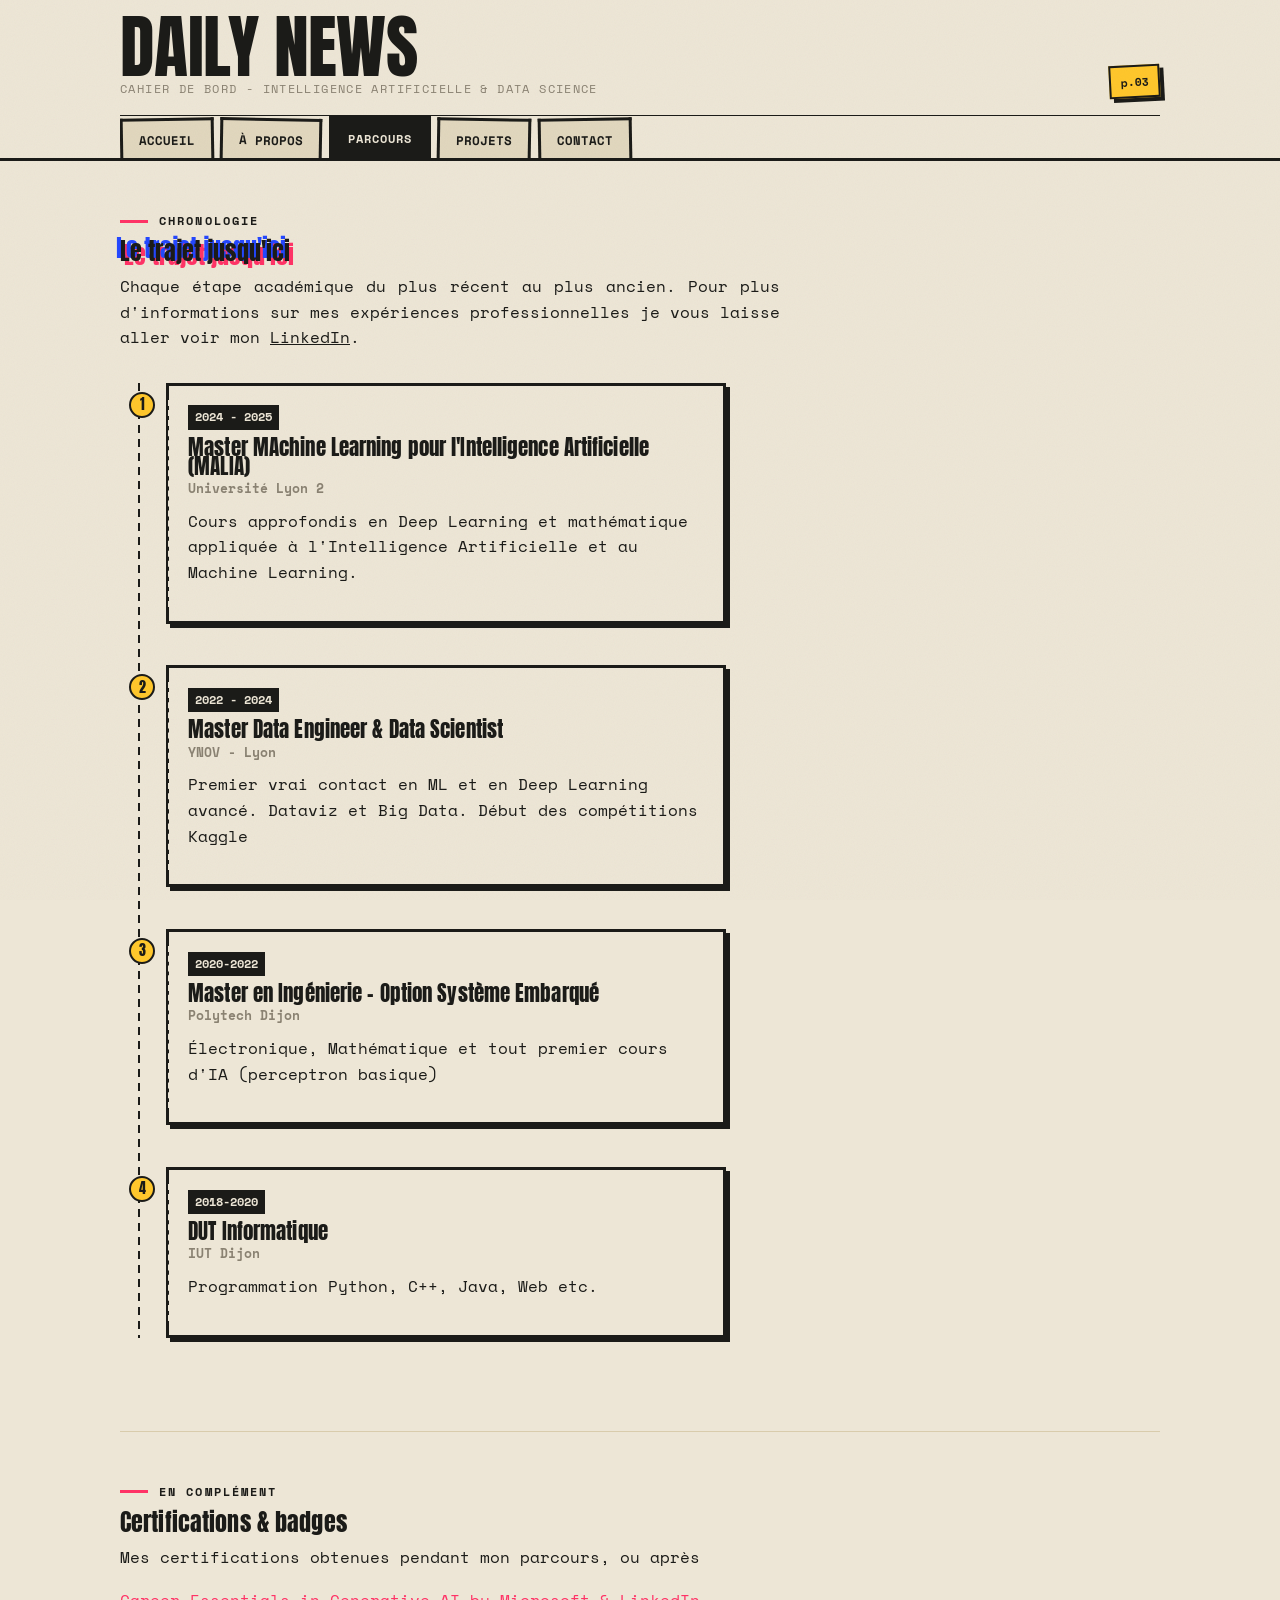
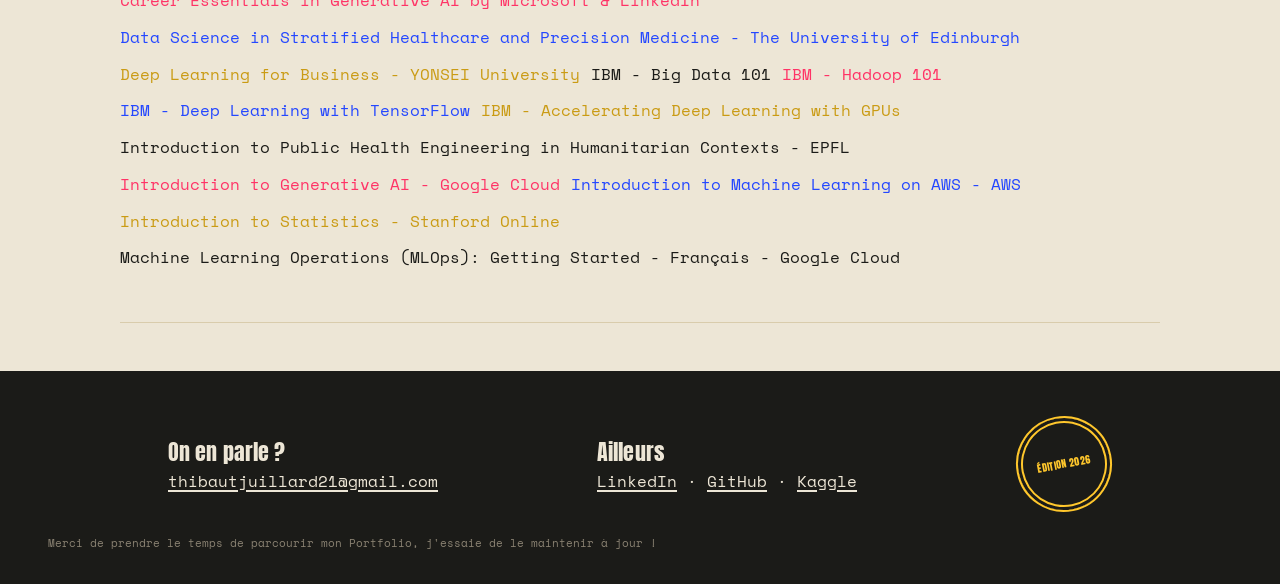
==== parcours.html @ 8119d74a "init projet" ====
<!doctype html>
<html lang="fr">
<head>
<meta charset="utf-8">
<meta name="viewport" content="width=device-width, initial-scale=1">
<title>Parcours</title>
<meta name="description" content="Formation et certifications de Camille Duportail.">
<link rel="stylesheet" href="css/style.css">
</head>
<body>

<header class="masthead">
  <div class="masthead__top">
    <div>
      <h1 class="masthead__title"><a href="index.html">DAILY NEWS</a></h1>
      <p class="masthead__sub">cahier de bord - intelligence artificielle &amp; data science</p>
    </div>
    <span class="masthead__issue">p.03</span>
  </div>
  <nav class="nav" aria-label="Navigation principale">
    <a href="index.html">Accueil</a>
    <a href="a-propos.html">À propos</a>
    <a href="parcours.html" aria-current="page">Parcours</a>
    <a href="projets.html">Projets</a>
    <a href="mailto:thibautjuillard21@gmail.com">Contact</a>
  </nav>
</header>

<main>
  <section class="wrap section">
    <p class="section__label">Chronologie</p>
    <h2 class="misprint" data-text="Le trajet jusqu'ici">Le trajet jusqu'ici</h2>
    <p class="prose">Chaque étape académique du plus récent au plus ancien. Pour plus d'informations sur mes expériences professionnelles je vous laisse aller voir mon <a href="#LinkedIn">LinkedIn</a>.</p>

    <div class="timeline">

      <article class="ticket">
        <span class="date">2024 - 2025</span>
        <h3>Master MAchine Learning pour l'Intelligence Artificielle (MALIA)</h3>
        <span class="place">Université Lyon 2</span>
        <p>Cours approfondis en Deep Learning et mathématique appliquée à l'Intelligence Artificielle et au Machine Learning.</p>
      </article>

      <article class="ticket">
        <span class="date">2022 - 2024</span>
        <h3>Master Data Engineer & Data Scientist</h3>
        <span class="place">YNOV - Lyon</span>
        <p>Premier vrai contact en ML et en Deep Learning avancé. Dataviz et Big Data. Début des compétitions Kaggle</p>
      </article>

      <article class="ticket">
        <span class="date">2020-2022</span>
        <h3>Master en Ingénierie - Option Système Embarqué</h3>
        <span class="place">Polytech Dijon</span>
        <p>Électronique, Mathématique et tout premier cours d'IA (perceptron basique)</p>
      </article>

      <article class="ticket">
        <span class="date">2018-2020</span>
        <h3>DUT Informatique</h3>
        <span class="place">IUT Dijon</span>
        <p>Programmation Python, C++, Java, Web etc.</p>
      </article>

    </div>
  </section>

  <section class="wrap section">
    <p class="section__label">En complément</p>
    <h2>Certifications &amp; badges</h2>
    <p class="prose">Mes certifications obtenues pendant mon parcours, ou après</p>
    <div class="cert-row">
      <span class="stamp--pink"><a href="ressources/certification/Career%20Essentials%20in%20Generatve%20AI%20Microsoft%20et%20LinkedIn.jpg">Career Essentials in Generative AI by Microsoft & LinkedIn</a></span>
      <span class="stamp--blue"><a href="ressources/certification/Data%20Science%20in%20Stratified%20Healthcare%20and%20Precision%20Medicine.pdf">Data Science in Stratified Healthcare and Precision Medicine - The University of Edinburgh</a></span>
      <span class="stamp--yellow"><a href="ressources/certification/Deep%20Learning%20For%20Business.pdf">Deep Learning for Business - YONSEI University</a></span>
      <span><a href="ressources/certification/IBM%20BD0101EN%20Certificate%20_%20Cognitive%20Class.pdf">IBM - Big Data 101</a></span>
      <span class="stamp--pink"><a href="ressources/certification/IBM%20BD0111EN%20Certificate%20_%20Cognitive%20Class.pdf">IBM - Hadoop 101</a></span>
      <span class="stamp--blue"><a href="ressources/certification/IBM%20ML0120EN%20Certificate%20_%20Cognitive%20Class.pdf">IBM - Deep Learning with TensorFlow</a></span>
      <span class="stamp--yellow"><a href="ressources/certification/IBM%20ML0122ENv3%20Certificate%20_%20Cognitive%20Class.pdf">IBM - Accelerating Deep Learning with GPUs</a></span>
      <span><a href="ressources/certification/Intro%20to%20Public%20Health%20Engineering%20in%20Humanitarian%20Contexts.pdf">Introduction to Public Health Engineering in
Humanitarian Contexts - EPFL</a></span>
      <span class="stamp--pink"><a href="ressources/certification/Introduction%20to%20Generative%20AI.pdf">Introduction to Generative AI - Google Cloud</a></span>
      <span class="stamp--blue"><a href="ressources/certification/Introduction%20to%20ML%20on%20AWS.pdf">Introduction to Machine Learning on AWS - AWS</a></span>
      <span class="stamp--yellow"><a href="ressources/certification/Introduction%20to%20Statistics%20Stanford.pdf">Introduction to Statistics - Stanford Online</a></span>
      <span><a href="ressources/certification/MLOps%20Google.pdf">Machine Learning Operations (MLOps): Getting
Started - Français - Google Cloud</a></span>
    </div>
  </section>
</main>

<footer class="site-footer">
  <div class="wrap">
    <div>
      <h3>On en parle ?</h3>
      <p><a href="mailto:thibautjuillard21@gmail.com">thibautjuillard21@gmail.com</a></p>
    </div>
    <div>
      <h3>Ailleurs</h3>
      <p>
        <a href="https://www.linkedin.com/in/thibaut-juillard-b50321193/" target="_blank" rel="noopener">LinkedIn</a> ·
        <a href="https://github.com/Thibaut3" target="_blank" rel="noopener">GitHub</a> ·
        <a href="https://www.kaggle.com/thibautjuill" target="_blank" rel="noopener">Kaggle</a>
      </p>
    </div>
    <div class="site-stamp" role="img" aria-label="Édition 2026, imprimé numériquement"><span data-year>Édition</span></div>
  </div>
  <small>Merci de prendre le temps de parcourir mon Portfolio, j'essaie de le maintenir à jour !</small>
</footer>

<script src="js/main.js"></script>
</body>
</html>
---- css/style.css ----
@import url('https://fonts.googleapis.com/css2?family=Anton&family=Space+Mono:ital,wght@0,400;0,700;1,400&display=swap');

:root{
  --paper: #EDE6D6;
  --paper-dark: #E1D7BE;
  --paper-deep: #D9CCAC;
  --ink: #1B1B18;
  --pink: #FF3366;
  --blue: #2447FF;
  --dark-yellow: #ca9b14;
  --yellow: #FFC72C;
  --grey: #8A8272;
  --line: #1B1B18;
  --max: 760px;
  --gutter: clamp(1.25rem, 4vw, 3rem);
  --font-display: 'Anton', 'Arial Narrow', sans-serif;
  --font-mono: 'Space Mono', 'Courier New', monospace;

  /* ombres franches façon risographie mal calée */
  --shadow-sm: 4px 4px 0 var(--ink);
  --shadow-md: 7px 7px 0 var(--ink);
  --shadow-lg: 11px 11px 0 var(--ink);
  --shadow-pink: 7px 7px 0 var(--pink);
  --shadow-blue: 7px 7px 0 var(--blue);
  --border-w: 3px;
}

*, *::before, *::after{ box-sizing: border-box; }

html{
  scroll-behavior: smooth;
}

body{
  margin:0;
  background: var(--paper);
  color: var(--ink);
  font-family: var(--font-mono);
  font-size: 16px;
  line-height: 1.6;
  position:relative;
  -webkit-font-smoothing: antialiased;
}

/* grain / texture overlay so the paper never feels like a flat digital bg */
body::before{
  content:"";
  position: fixed;
  inset:0;
  pointer-events:none;
  z-index: 500;
  opacity:.05;
  mix-blend-mode: multiply;
  background-image: url("data:image/svg+xml;utf8,<svg xmlns='http://www.w3.org/2000/svg' width='120' height='120'><filter id='n'><feTurbulence type='fractalNoise' baseFrequency='0.9' numOctaves='2' stitchTiles='stitch'/></filter><rect width='100%25' height='100%25' filter='url(%23n)'/></svg>");
}

a{ color: inherit; }
img{ max-width:100%; display:block; }

::selection{ background: var(--ink); color: var(--yellow); }

:focus-visible{
  outline: 3px solid var(--blue);
  outline-offset: 2px;
}

.wrap{
  max-width: 1040px;
  margin: 0 auto;
  padding: 0 var(--gutter);
}

.prose{
  max-width: 66ch;
  text-align: justify;
}

h1,h2,h3{
  font-family: var(--font-display);
  font-weight: 400;
  line-height: .92;
  margin: 0 0 .5em;
  letter-spacing: .005em;
}

p{ margin: 0 0 1.1em; }

/* -----------------------------------------------------------
   Lettrine éditoriale — pour ouvrir un bloc de texte comme
   dans une revue papier
   ----------------------------------------------------------- */
.dropcap::first-letter{
  font-family: var(--font-display);
  font-size: 3.6em;
  line-height: .78;
  float: left;
  padding: .04em .09em 0 0;
  margin-top: .03em;
  color: var(--pink);
  -webkit-text-stroke: 1.5px var(--ink);
}

/* -----------------------------------------------------------
   Effet "mauvais calage" façon risographie sur les titres
   ----------------------------------------------------------- */
.misprint{
  position: relative;
  display: inline-block;
  color: var(--ink);
}
.misprint::before,
.misprint::after{
  content: attr(data-text);
  position: absolute;
  left:0; top:0;
  width:100%;
  z-index:-1;
}
.misprint::before{
  color: var(--pink);
  transform: translate(4px, 4px);
}
.misprint::after{
  color: var(--blue);
  transform: translate(-4px, -3px);
}

/* mot surligné façon tampon acide, à l'intérieur d'un titre */
.hl{
  background: var(--yellow);
  padding: 0 .12em;
  box-shadow: 3px 3px 0 var(--ink);
  white-space: nowrap;
}

/* -----------------------------------------------------------
   Bord déchiré (haut/bas), en pur CSS
   ----------------------------------------------------------- */
.torn-bottom{ position: relative; }
.torn-bottom::after{
  content:"";
  position:absolute; left:0; right:0; bottom:-11px; height:12px;
  background:
    linear-gradient(135deg, var(--paper) 25%, transparent 25%) 0 0/14px 14px repeat-x,
    linear-gradient(225deg, var(--paper) 25%, transparent 25%) 0 0/14px 14px repeat-x;
}
.torn-bottom.on-dark::after{
  background:
    linear-gradient(135deg, var(--ink) 25%, transparent 25%) 0 0/14px 14px repeat-x,
    linear-gradient(225deg, var(--ink) 25%, transparent 25%) 0 0/14px 14px repeat-x;
}

.torn-top{ position: relative; }
.torn-top::before{
  content:"";
  position:absolute; left:0; right:0; top:-11px; height:12px;
  background:
    linear-gradient(45deg, var(--paper) 25%, transparent 25%) 0 100%/14px 14px repeat-x,
    linear-gradient(-45deg, var(--paper) 25%, transparent 25%) 0 100%/14px 14px repeat-x;
}

/* halftone dots, utilisé en fond de section décorative (jamais sous du texte dense) */
.halftone{
  background-image: radial-gradient(rgba(27,27,24,.16) 1.4px, transparent 1.6px);
  background-size: 20px 20px;
  background-position: 0 0;
}

/* =========================================================
   MASTHEAD + NAVIGATION
   ========================================================= */
.masthead{
  border-bottom: var(--border-w) solid var(--ink);
  background: var(--paper);
  padding: 1.1rem var(--gutter) 0;
  top: 0;
  z-index: 50;
}
.masthead__top{
  display:flex;
  align-items: flex-end;
  justify-content: space-between;
  gap: 1rem;
  flex-wrap: wrap;
  max-width: 1040px;
  margin: 0 auto;
  padding-bottom: 1rem;
  border-bottom: 1px solid var(--ink);
}
.masthead__title{
  font-family: var(--font-display);
  font-size: clamp(2.4rem, 8vw, 4.4rem);
  line-height: .82;
  margin:0;
  letter-spacing: -.01em;
}
.masthead__title a{ text-decoration:none; }
.masthead__sub{
  font-size: .72rem;
  text-transform: uppercase;
  letter-spacing: .12em;
  color: var(--grey);
  margin: .3rem 0 0;
}
.masthead__issue{
  font-size: .7rem;
  border: 2px solid var(--ink);
  padding: .35rem .6rem;
  transform: rotate(-3deg);
  white-space: nowrap;
  background: var(--yellow);
  box-shadow: var(--shadow-sm);
  font-weight: 700;
}

.nav{
  max-width: 1040px;
  margin: 0 auto;
  display:flex;
  gap: .4rem;
  overflow-x:auto;
  padding: 0 0 0;
  scrollbar-width: none;
}
.nav::-webkit-scrollbar{ display:none; }
.nav a{
  display:block;
  padding: .65rem 1rem .55rem;
  font-size: .78rem;
  text-transform: uppercase;
  letter-spacing: .08em;
  font-weight: 700;
  text-decoration:none;
  border: var(--border-w) solid var(--ink);
  border-bottom:none;
  background: var(--paper-dark);
  transform: translateY(2px) rotate(-1deg);
  white-space: nowrap;
  flex-shrink:0;
  transition: transform .1s ease, background .1s ease;
}
.nav a:nth-child(even){ transform: translateY(2px) rotate(1deg); }
.nav a:hover{ background: var(--yellow); transform: translateY(-1px) rotate(0deg); }
.nav a[aria-current="page"]{
  background: var(--ink);
  color: var(--paper);
  transform: translateY(0) rotate(0);
}

/* =========================================================
   BOUTONS / LIENS TAMPONS
   ========================================================= */
.stamp{
  display:inline-flex;
  align-items:center;
  gap:.4em;
  font-family: var(--font-mono);
  font-size: .72rem;
  font-weight: 700;
  text-transform: uppercase;
  letter-spacing: .08em;
  padding: .5em .8em;
  border: 2px dashed var(--ink);
  border-radius: 999px;
  background: transparent;
  text-decoration:none;
  transform: rotate(-2deg);
  transition: transform .12s ease, background .12s ease, box-shadow .12s ease;
}
.stamp--pink{ border-color: var(--pink); color: var(--pink); }
.stamp--blue{ border-color: var(--blue); color: var(--blue); }
.stamp--yellow{ border-color: var(--dark-yellow); color: var(--dark-yellow); }
.stamp--solid{
  border-style: solid;
  border-width: 2px;
  background: var(--ink);
  color: var(--paper);
  border-radius: 6px;
  box-shadow: var(--shadow-sm);
}
.stamp--solid:hover{ background: var(--pink); transform: translate(-2px,-2px) rotate(-1deg); box-shadow: 6px 6px 0 var(--ink); }
.stamp:nth-child(3n+2){ transform: rotate(2deg); }
.stamp:nth-child(3n){ transform: rotate(-1deg); }

.btn{
  display:inline-block;
  font-family: var(--font-mono);
  font-weight:700;
  font-size: .85rem;
  text-transform: uppercase;
  letter-spacing: .06em;
  text-decoration:none;
  padding: .8em 1.3em;
  background: var(--ink);
  color: var(--paper);
  border: 2px solid var(--ink);
  box-shadow: var(--shadow-pink);
  transition: transform .1s steps(3), box-shadow .1s steps(3), background .1s ease;
}
.btn:hover{
  transform: translate(-3px,-3px);
  box-shadow: 10px 10px 0 var(--pink);
  background: var(--pink);
}
.btn:active{ transform: translate(4px,4px); box-shadow: 3px 3px 0 var(--pink); }
.btn--outline{
  background: transparent;
  color: var(--ink);
  box-shadow: var(--shadow-blue);
}
.btn--outline:hover{ background: var(--blue); color: var(--paper); box-shadow: 10px 10px 0 var(--blue); }

.taglist{ display:flex; flex-wrap:wrap; gap:.5rem; margin: 0 0 1.2rem; padding:0; list-style:none; }

/* =========================================================
   SECTIONS génériques
   ========================================================= */
.section{ padding: 3.2rem 0; border-bottom: 1px solid var(--paper-deep); }
.section--tight{ padding: 2rem 0; }
.section__label{
  font-size: .72rem;
  font-weight: 700;
  text-transform: uppercase;
  letter-spacing: .18em;
  color: var(--ink);
  margin: 0 0 .6rem;
  display: flex;
  align-items: center;
  gap: .7rem;
}
.section__label::before{
  content:"";
  width: 28px; height: 3px;
  background: var(--pink);
  display: inline-block;
}

footer.site-footer{
  border-top: var(--border-w) solid var(--ink);
  background: var(--ink);
  color: var(--paper);
  padding: 2.6rem var(--gutter) 2rem;
  margin-top: 3rem;
  position: relative;
}
.site-footer .wrap{ display:flex; flex-wrap:wrap; justify-content:space-between; gap: 1.5rem; align-items: flex-end; }
.site-footer h3{ font-size:1.4rem; margin-bottom:.4rem; }
.site-footer a{ text-decoration: underline; text-decoration-thickness: 2px; text-underline-offset: 3px; }
.site-footer a:hover{ color: var(--yellow); }
.site-footer small{ color: var(--grey); display:block; margin-top:1.4rem; font-size:.7rem; max-width: 640px; }

/* tampon rond de validation en pied de page, esprit "bon à tirer" */
.site-stamp{
  width: 96px; height: 96px;
  flex-shrink: 0;
  border-radius: 50%;
  border: 2px solid var(--yellow);
  color: var(--yellow);
  display: grid;
  place-items: center;
  text-align: center;
  font-family: var(--font-display);
  text-transform: uppercase;
  font-size: .62rem;
  line-height: 1.15;
  letter-spacing: .04em;
  transform: rotate(-11deg);
  box-shadow: inset 0 0 0 3px var(--ink), inset 0 0 0 5px var(--yellow);
  user-select: none;
}
.site-stamp span{ padding: 0 8px; }

/* =========================================================
   HOME — hero + sommaire
   ========================================================= */
.hero{
  padding: 3.6rem 0 2.8rem;
  display:grid;
  grid-template-columns: 1.4fr .9fr;
  gap: 2.5rem;
  align-items:end;
  position: relative;
}
.hero h1{ font-size: clamp(3rem, 9vw, 6.4rem); letter-spacing: -.015em; }
.hero .tagline{ font-size:1.05rem; max-width: 46ch; text-align: justify;}
.hero__stamps{ display:flex; flex-direction:column; gap:.7rem; align-items:flex-start; }
.availability{
  border: 2px solid var(--ink);
  background: var(--yellow);
  padding: .8rem 1rem;
  transform: rotate(-2deg);
  font-size:.78rem;
  font-weight: 700;
  max-width: 240px;
  box-shadow: var(--shadow-sm);
}

.toc{
  list-style:none; margin:0; padding:0;
  border-top: 2px solid var(--ink);
  counter-reset: toc;
}
.toc li{
  border-bottom: 2px solid var(--ink);
  display:flex;
  justify-content:space-between;
  align-items:baseline;
  padding: .9rem 0;
  gap: 1rem;
  counter-increment: toc;
  position: relative;
  padding-left: 2.6rem;
}
.toc li::before{
  content: "0" counter(toc);
  position: absolute;
  left: 0;
  font-family: var(--font-display);
  font-size: 1.3rem;
  color: var(--pink);
}
.toc a{ text-decoration:none; font-size:1.05rem; font-weight: 700; }
.toc a:hover{ color: var(--pink); }
.toc .page-num{ font-size:.8rem; color:var(--grey); white-space:nowrap; font-weight:700; }
.toc .dots{ flex:1; border-bottom: 1px dotted var(--grey); margin: 0 .6rem 4px; }

.featured-grid{
  display:grid;
  grid-template-columns: repeat(auto-fit, minmax(220px,1fr));
  gap: 1.8rem;
  margin-top: 1.5rem;
  counter-reset: card;
}

/* =========================================================
   CARTES PROJET (découpes de presse)
   ========================================================= */
.clip-card{
  background: var(--paper);
  border: var(--border-w) solid var(--ink);
  padding: 1.1rem 1.1rem 1.3rem;
  text-decoration:none;
  color: var(--ink);
  display:block;
  position:relative;
  transform: rotate(var(--r, -1deg));
  box-shadow: var(--shadow-md);
  transition: transform .15s ease, box-shadow .15s ease, background .15s ease, color .15s ease;
  counter-increment: card;
  overflow: hidden;
}
.clip-card:nth-child(2n){ --r: 1.2deg; }
.clip-card:nth-child(3n){ --r: -0.6deg; }
.clip-card::before{
  content: counter(card, decimal-leading-zero);
  position: absolute;
  top: -0.28em;
  right: .3rem;
  font-family: var(--font-display);
  font-size: 4.4rem;
  line-height: 1;
  color: transparent;
  -webkit-text-stroke: 1.5px var(--ink);
  opacity: .35;
  pointer-events: none;
  transition: -webkit-text-stroke-color .15s ease, opacity .15s ease;
}
.clip-card:hover{
  transform: rotate(0deg) translateY(-4px);
  box-shadow: 12px 12px 0 var(--pink);
  background: var(--ink);
  color: var(--paper);
}
.clip-card:hover::before{ -webkit-text-stroke-color: var(--yellow); opacity: .5; }
.clip-card:hover p{ color: var(--paper-dark); }

.clip-card__thumb{
  height: 120px;
  margin-bottom: .8rem;
  border: 2px solid var(--ink);
  display:flex; align-items:center; justify-content:center;
  font-family: var(--font-display);
  font-size: 2.4rem;
  color: var(--paper);
  position: relative;
  z-index: 1;
}
.clip-card h3{ font-size:1.4rem; margin-bottom:.35rem; position: relative; z-index: 1; }
.clip-card p{ font-size:.85rem; margin-bottom:.7rem; position: relative; z-index: 1; transition: color .15s ease; }
.clip-card .taglist{ margin-bottom:0; position: relative; z-index: 1; }
.clip-card .stamp{ font-size:.62rem; padding:.35em .6em; }
.clip-card:hover .stamp{ border-color: var(--yellow); color: var(--yellow); }

/* =========================================================
   À PROPOS — interview + polaroid + tampons compétences
   ========================================================= */
.about-grid{
  display:grid;
  grid-template-columns: .8fr 1.2fr;
  gap: 2.5rem;
  align-items:start;
}
.polaroid{
  background: #fff;
  border: 1px solid var(--ink);
  padding: .7rem .7rem 2.2rem;
  transform: rotate(-3deg);
  box-shadow: var(--shadow-md);
  position:relative;
}
.polaroid img, .polaroid .photo-placeholder{
  width:100%;
  aspect-ratio: 4/5;
  object-fit:cover;
  background: repeating-linear-gradient(45deg, var(--paper-dark), var(--paper-dark) 8px, var(--paper) 8px, var(--paper) 16px);
  display:flex; align-items:center; justify-content:center;
  font-size:.7rem; text-align:center; padding: 1rem; color: var(--grey);
}
.polaroid figcaption{
  font-family: var(--font-display);
  font-size:1rem;
  text-align:center;
  margin-top: .6rem;
}
.tape{
  position:absolute;
  width: 70px; height: 26px;
  background: rgba(255,199,44,.55);
  border: 1px solid rgba(27,27,24,.2);
  top:-14px; left:calc(50% - 35px);
  transform: rotate(-4deg);
}

.qa{ margin-bottom: 1.8rem; text-align: justify; counter-increment: qa; }
.qa dt{
  font-family: var(--font-display);
  font-size: 1.2rem;
  color: var(--pink);
  margin-bottom: .3rem;
  display: flex;
  align-items: baseline;
  gap: .5rem;
}
.qa dt::before{
  content: "Q" counter(qa) ".";
  font-size: .7rem;
  font-family: var(--font-mono);
  font-weight: 700;
  color: var(--ink);
  background: var(--yellow);
  padding: .15em .4em;
  border: 2px solid var(--ink);
  box-shadow: 2px 2px 0 var(--ink);
}
.qa dd{ margin: 0 0 0; }
.about-grid > div{ counter-reset: qa; }

.stamp-collection{
  display:flex; flex-wrap:wrap; align-items:center;
  gap: 1.7rem 1.4rem;
  margin-top: 1.4rem;
  padding: .6rem 0 1rem;
}
.skill-stamp{
  --tilt: -6deg;
  --shift: 0px;
  width: 104px; height: 104px;
  flex-shrink: 0;
  border-radius: 50%;
  border: 5px double var(--ink);
  display:flex; align-items:center; justify-content:center;
  text-align:center;
  font-size: .64rem;
  font-weight: 700;
  line-height: 1.25;
  text-transform:uppercase;
  letter-spacing:.02em;
  padding: 1rem;
  background: var(--paper);
  color: var(--ink);
  transform: rotate(var(--tilt)) translateY(var(--shift));
  box-shadow: 0 0 0 1px rgba(27,27,24,.05), 3px 4px 0 rgba(27,27,24,.9);
  transition: transform .15s ease, box-shadow .15s ease, background .15s ease, color .15s ease;
}
.skill-stamp:hover{
  transform: rotate(0deg) translateY(-4px) scale(1.05);
  background: var(--ink);
  color: var(--yellow);
  box-shadow: 4px 6px 0 var(--pink);
}
.skill-stamp--lg{ width: 126px; height: 126px; }
.skill-stamp--pink{ border-color: var(--pink); color: var(--pink); }
.skill-stamp--blue{ border-color: var(--blue); color: var(--blue); }
.skill-stamp span{
  max-width: 100%;
  overflow-wrap: break-word;
  hyphens: auto;
}

/* =========================================================
   PARCOURS — billets / tickets sur ligne chronologique
   ========================================================= */
.timeline{
  position:relative;
  padding-left: 0;
  margin-top: 2rem;
  counter-reset: step;
}
.timeline::before{
  content:"";
  position:absolute;
  left: 18px;
  top:0; bottom:0;
  width: 2px;
  background: repeating-linear-gradient(var(--ink) 0 8px, transparent 8px 14px);
}
.ticket{
  position:relative;
  margin: 0 0 2.6rem 46px;
  background: var(--paper);
  border: var(--border-w) solid var(--ink);
  padding: 1.1rem 1.2rem;
  max-width: 560px;
  box-shadow: var(--shadow-sm);
  transition: transform .12s ease, box-shadow .12s ease;
  counter-increment: step;
}
.ticket:hover{ transform: translate(-3px,-3px); box-shadow: 8px 8px 0 var(--blue); }
.ticket::before{
  content: counter(step);
  position:absolute;
  left:-40px; top: 6px;
  width: 26px; height:26px;
  border-radius:50%;
  background: var(--yellow);
  border: 2px solid var(--ink);
  display: flex; align-items: center; justify-content: center;
  font-family: var(--font-display);
  font-size: .85rem;
}
.ticket::after{
  content:"";
  position:absolute;
  top:14px; bottom:14px; left:-1px;
  width: 0;
  border-left: 2px dashed var(--paper);
}
.ticket .date{
  display:inline-block;
  font-size:.72rem;
  font-weight: 700;
  background: var(--ink);
  color: var(--paper);
  padding: .25em .6em;
  margin-bottom:.5rem;
}
.ticket h3{ font-size: 1.3rem; margin-bottom:.15rem; }
.ticket .place{ color: var(--grey); font-size:.82rem; margin-bottom:.6rem; display:block; font-weight: 700; }

.cert-row{ display:flex; flex-wrap:wrap; gap:.7rem; margin-top:1rem; }
.cert-row a{ text-decoration: none; }
.cert-row span > a{ display:inline-block; }

/* =========================================================
   PAGE PROJET
   ========================================================= */
.project-hero{
  padding: 2.8rem 0 2.2rem;
  border-bottom: var(--border-w) solid var(--ink);
  position: relative;
}
.project-hero .kicker{
  font-size:.75rem; font-weight: 700; text-transform:uppercase; letter-spacing:.14em; color: var(--pink);
  margin-bottom:.6rem;
  display: flex; align-items: center; gap: .6rem;
}
.project-hero .kicker::before{ content:""; width: 24px; height: 3px; background: var(--pink); display:inline-block; }
.project-hero h1{ font-size: clamp(2.3rem, 6vw, 3.8rem); max-width: 18ch; letter-spacing: -.01em; }
.project-hero .subtitle{ font-size:1.05rem; max-width: 60ch; margin-top:.6rem; }

/* grand numéro de dossier en filigrane, esprit clause brutaliste */
.dossier-num{
  position: absolute;
  top: .2rem;
  right: var(--gutter);
  font-family: var(--font-display);
  font-size: clamp(3.5rem, 9vw, 8rem);
  line-height: 1;
  color: transparent;
  -webkit-text-stroke: 2px var(--ink);
  opacity: .18;
  pointer-events: none;
  user-select: none;
}

.meta-row{
  display:flex; flex-wrap:wrap; gap: .8rem;
  margin: 1.4rem 0;
}
.meta-box{
  border: 2px solid var(--ink);
  padding: .5rem .8rem;
  font-size:.72rem;
  font-weight: 700;
  text-transform:uppercase;
  letter-spacing:.05em;
  background: var(--paper-dark);
  box-shadow: 3px 3px 0 var(--ink);
}
.meta-box b{ display:block; font-family: var(--font-display); font-size:1.05rem; text-transform:none; letter-spacing:0; }

.visual-frame{
  border: var(--border-w) solid var(--ink);
  aspect-ratio: 16/8;
  margin: 1.6rem 0 2.2rem;
  background: repeating-linear-gradient(-45deg, var(--paper-dark), var(--paper-dark) 10px, var(--paper) 10px, var(--paper) 20px);
  display:flex; align-items:center; justify-content:center;
  text-align:center; color: var(--grey); font-size:.8rem; padding: 1rem;
  box-shadow: var(--shadow-sm);
}

.stat-grid{
  display:grid;
  grid-template-columns: repeat(auto-fit, minmax(130px,1fr));
  gap: 1.4rem;
  margin: 1.2rem 0 1.8rem;
}
.stat{ border-left: 4px solid var(--pink); padding-left: .8rem; }
.stat b{
  display:block;
  font-family: var(--font-display);
  font-size: 2.4rem;
  line-height:1;
  letter-spacing: -.01em;
}
.stat span{ font-size:.72rem; font-weight: 700; text-transform:uppercase; letter-spacing:.06em; color:var(--grey); }

.margin-note{
  position: relative;
  border-left: 3px solid var(--ink);
  padding: .4rem 1rem .4rem 2.2rem;
  font-style: italic;
  color: #3d3a33;
  font-size: .92rem;
  margin: 1.6rem 0;
  background: var(--paper-dark);
}
.margin-note::before{
  content: "“";
  position: absolute;
  left: .3rem;
  top: -.35rem;
  font-family: var(--font-display);
  font-style: normal;
  font-size: 2.4rem;
  color: var(--pink);
}

.code-links{
  display:flex; flex-wrap:wrap; gap: 1rem;
  margin: 1.6rem 0 2.2rem;
  padding: 1.4rem;
  border: var(--border-w) solid var(--ink);
  background: var(--paper-dark);
  box-shadow: var(--shadow-sm);
}

.project-pager{
  display:flex; justify-content:space-between;
  padding: 1.6rem 0 2.4rem;
  gap:1rem; flex-wrap:wrap;
  font-size:.85rem;
  font-weight: 700;
}
.project-pager a{ text-decoration:none; }
.project-pager a:hover{ color:var(--pink); }


/* =========================================================
   metric-explorer
   ========================================================= */
.metric-explorer{
  margin: 2rem 0 1rem;
  border: 1px solid rgba(20,20,20,.18);
  background: #fbf9f4;
  padding: 1.25rem 1.25rem 1rem;
}
.metric-explorer__head{
  display:flex; flex-wrap:wrap; align-items:center; justify-content:space-between;
  gap:.75rem; margin-bottom:.9rem;
}
.metric-explorer__title{
  margin:0; font-size:.8rem; text-transform:uppercase; letter-spacing:.06em;
  opacity:.65; font-weight:600;
}
.metric-explorer__tabs{ display:flex; gap:.4rem; flex-wrap:wrap; }
.metric-tab{
  font: inherit; font-size:.85rem; cursor:pointer;
  padding:.35rem .75rem; border:1px solid rgba(20,20,20,.25);
  background:transparent; color:inherit; border-radius:999px;
  transition: background .15s ease, color .15s ease, border-color .15s ease;
}
.metric-tab:hover{ border-color:rgba(20,20,20,.6); }
.metric-tab.is-active{ background:#1a1a1a; border-color:#1a1a1a; color:#fbf9f4; }
.metric-explorer__chart{ position:relative; height: 340px; }
.metric-explorer__chart canvas{ width:100% !important; height:100% !important; }
.metric-explorer__caption{
  margin:.75rem 0 0; font-size:.85rem; opacity:.7; line-height:1.4;
}


/* =========================================================
   RESPONSIVE
   ========================================================= */
@media (max-width: 760px){
  .hero{ grid-template-columns: 1fr; }
  .about-grid{ grid-template-columns: 1fr; }
  .polaroid{ max-width: 260px; }
  .dossier-num{ display: none; }
}

@media (prefers-reduced-motion: reduce){
  html{ scroll-behavior:auto; }
  *{ transition:none !important; }
}

@media (max-width: 560px){
  .metric-explorer__chart{ height: 260px; }
}
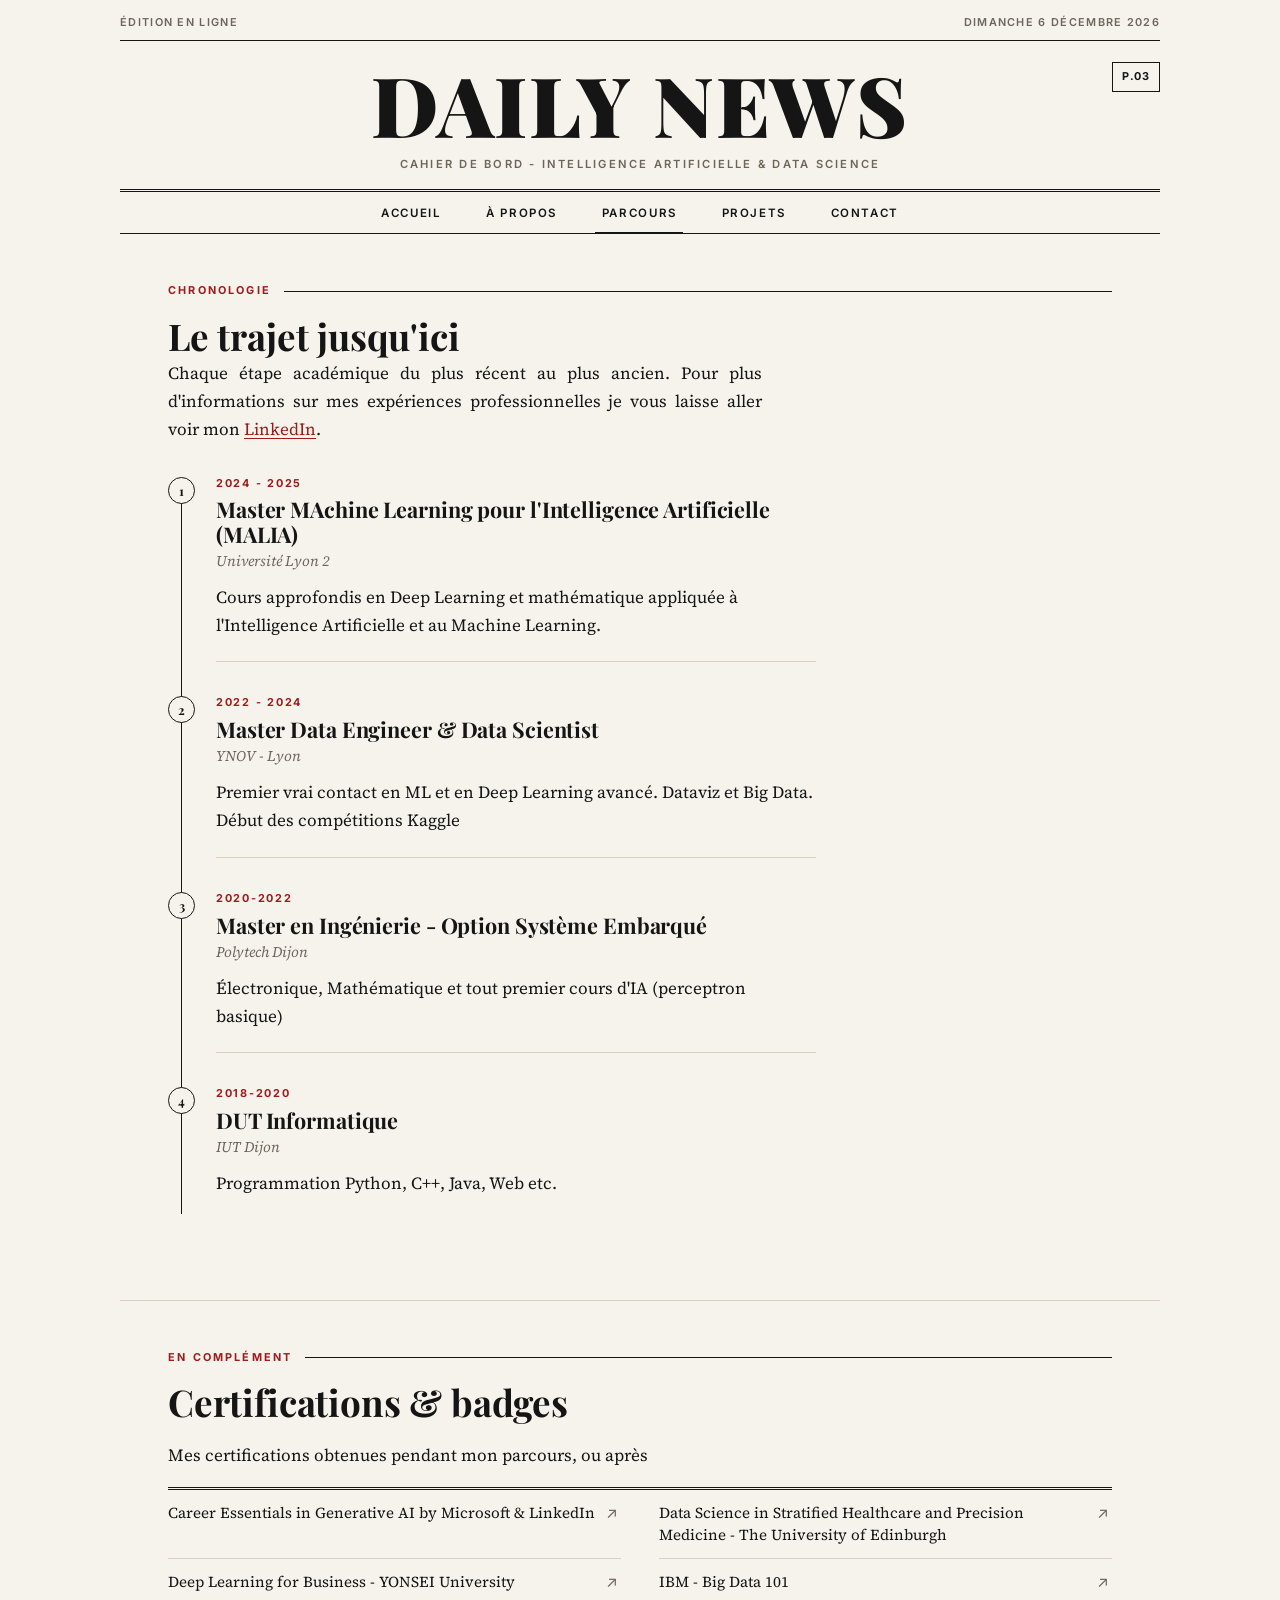
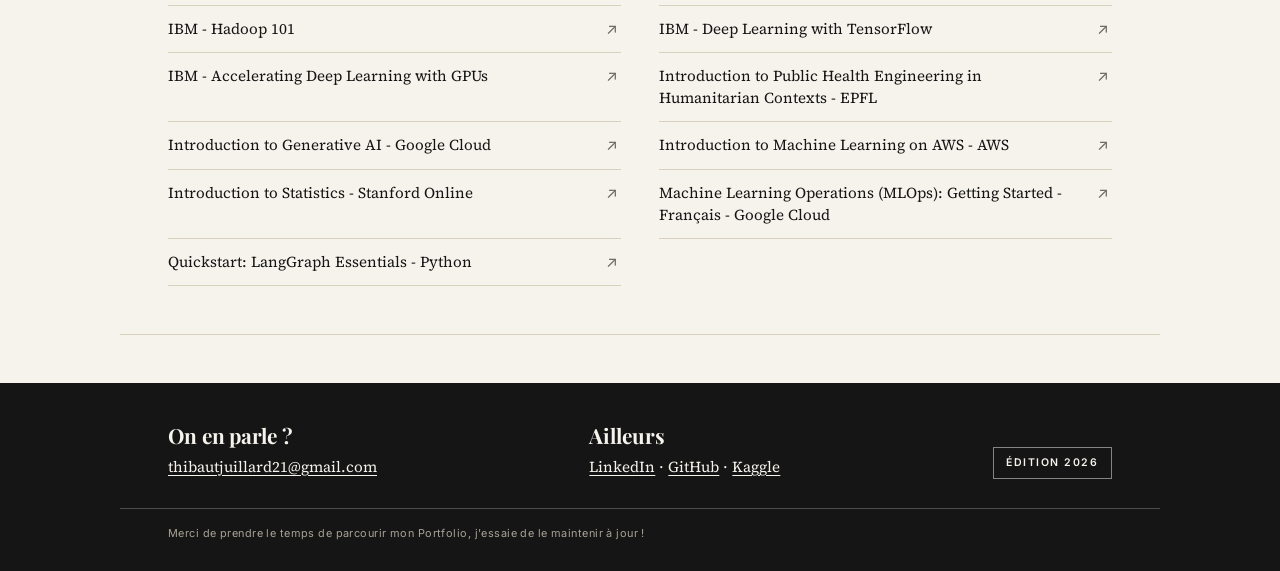
==== commit a24e6033: "Ajout certification LangGraph" ====
--- a/parcours.html
+++ b/parcours.html
@@ -4,7 +4,7 @@
 <meta charset="utf-8">
 <meta name="viewport" content="width=device-width, initial-scale=1">
 <title>Parcours</title>
-<meta name="description" content="Formation et certifications de Camille Duportail.">
+<meta name="description" content="Formation et certifications de Thibaut JUILLRAD.">
 <link rel="stylesheet" href="css/style.css">
 </head>
 <body>
@@ -84,6 +84,7 @@
       <span class="stamp--yellow"><a href="ressources/certification/Introduction%20to%20Statistics%20Stanford.pdf">Introduction to Statistics - Stanford Online</a></span>
       <span><a href="ressources/certification/MLOps%20Google.pdf">Machine Learning Operations (MLOps): Getting
 Started - Français - Google Cloud</a></span>
+      <span class="stamp--pink"><a href="ressources/certification/LangGraph%20-%202026-10-09.pdf">Quickstart: LangGraph Essentials - Python</a></span>
     </div>
   </section>
 </main>
--- a/css/style.css
+++ b/css/style.css
@@ -1,829 +1,854 @@
-@import url('https://fonts.googleapis.com/css2?family=Anton&family=Space+Mono:ital,wght@0,400;0,700;1,400&display=swap');
-
+@import url('https://fonts.googleapis.com/css2?family=Playfair+Display:ital,wght@0,500;0,700;0,900;1,500&family=Source+Serif+4:ital,opsz,wght@0,8..60,400;0,8..60,600;1,8..60,400&family=Inter:wght@500;600;700&display=swap');
+
+/* =========================================================
+   DAILY NEWS — feuille de style « journal »
+   Papier crème, encre noire, un seul accent rouge brique.
+   Les anciens noms de variables (--pink, --blue, --yellow…)
+   sont conservés car certaines pages les utilisent en inline.
+   ========================================================= */
 :root{
-  --paper: #EDE6D6;
-  --paper-dark: #E1D7BE;
-  --paper-deep: #D9CCAC;
-  --ink: #1B1B18;
-  --pink: #FF3366;
-  --blue: #2447FF;
-  --dark-yellow: #ca9b14;
-  --yellow: #FFC72C;
-  --grey: #8A8272;
-  --line: #1B1B18;
+  --paper: #F6F3EC;
+  --paper-dark: #EEE9DC;
+  --paper-deep: #D8D1BD;
+  --ink: #151515;
+  --accent: #9E1B1B;
+  --pink: #9E1B1B;        /* alias : accent */
+  --blue: #1F3A5F;        /* alias : bleu encre */
+  --yellow: #E8DFC4;      /* alias : surlignage papier */
+  --dark-yellow: #7A5C12;
+  --grey: #6B665B;
   --max: 760px;
   --gutter: clamp(1.25rem, 4vw, 3rem);
-  --font-display: 'Anton', 'Arial Narrow', sans-serif;
-  --font-mono: 'Space Mono', 'Courier New', monospace;
-
-  /* ombres franches façon risographie mal calée */
-  --shadow-sm: 4px 4px 0 var(--ink);
-  --shadow-md: 7px 7px 0 var(--ink);
-  --shadow-lg: 11px 11px 0 var(--ink);
-  --shadow-pink: 7px 7px 0 var(--pink);
-  --shadow-blue: 7px 7px 0 var(--blue);
-  --border-w: 3px;
+  --font-display: 'Playfair Display', 'Times New Roman', serif;
+  --font-body: 'Source Serif 4', Georgia, 'Times New Roman', serif;
+  --font-ui: 'Inter', 'Helvetica Neue', Arial, sans-serif;
+  --font-mono: ui-monospace, 'SFMono-Regular', Consolas, 'Liberation Mono', Menlo, monospace;
 }
 
 *, *::before, *::after{ box-sizing: border-box; }
 
-html{
-  scroll-behavior: smooth;
-}
+html{ scroll-behavior: smooth; }
 
 body{
-  margin:0;
+  margin: 0;
   background: var(--paper);
   color: var(--ink);
-  font-family: var(--font-mono);
-  font-size: 16px;
-  line-height: 1.6;
-  position:relative;
+  font-family: var(--font-body);
+  font-size: 17px;
+  line-height: 1.65;
   -webkit-font-smoothing: antialiased;
-}
-
-/* grain / texture overlay so the paper never feels like a flat digital bg */
-body::before{
-  content:"";
-  position: fixed;
-  inset:0;
-  pointer-events:none;
-  z-index: 500;
-  opacity:.05;
-  mix-blend-mode: multiply;
-  background-image: url("data:image/svg+xml;utf8,<svg xmlns='http://www.w3.org/2000/svg' width='120' height='120'><filter id='n'><feTurbulence type='fractalNoise' baseFrequency='0.9' numOctaves='2' stitchTiles='stitch'/></filter><rect width='100%25' height='100%25' filter='url(%23n)'/></svg>");
-}
-
-a{ color: inherit; }
-img{ max-width:100%; display:block; }
-
-::selection{ background: var(--ink); color: var(--yellow); }
-
-:focus-visible{
-  outline: 3px solid var(--blue);
-  outline-offset: 2px;
-}
+  text-rendering: optimizeLegibility;
+}
+
+a{ color: inherit; text-decoration-thickness: 1px; text-underline-offset: 3px; }
+img{ max-width: 100%; height: auto; display: block; }
+::selection{ background: var(--ink); color: var(--paper); }
+:focus-visible{ outline: 2px solid var(--accent); outline-offset: 3px; }
 
 .wrap{
   max-width: 1040px;
   margin: 0 auto;
-  padding: 0 var(--gutter);
-}
+  padding-inline: var(--gutter);
+}
+
+h1, h2, h3{
+  font-family: var(--font-display);
+  font-weight: 700;
+  line-height: 1.12;
+  margin: 0 0 .5em;
+  letter-spacing: -.005em;
+}
+h2{ font-size: clamp(1.7rem, 3.6vw, 2.3rem); }
+
+p{ margin: 0 0 1.1em; }
 
 .prose{
   max-width: 66ch;
   text-align: justify;
-}
-
-h1,h2,h3{
-  font-family: var(--font-display);
-  font-weight: 400;
-  line-height: .92;
-  margin: 0 0 .5em;
-  letter-spacing: .005em;
-}
-
-p{ margin: 0 0 1.1em; }
-
-/* -----------------------------------------------------------
-   Lettrine éditoriale — pour ouvrir un bloc de texte comme
-   dans une revue papier
-   ----------------------------------------------------------- */
+  hyphens: auto;
+  -webkit-hyphens: auto;
+}
+.prose a{ color: var(--accent); }
+.prose a:hover{ text-decoration-thickness: 2px; }
+
+code{
+  font-family: var(--font-mono);
+  font-size: .86em;
+  background: var(--paper-dark);
+  padding: .1em .35em;
+  border: 1px solid var(--paper-deep);
+}
+
+/* Lettrine */
 .dropcap::first-letter{
   font-family: var(--font-display);
-  font-size: 3.6em;
+  font-weight: 900;
+  font-size: 4.1em;
   line-height: .78;
   float: left;
-  padding: .04em .09em 0 0;
+  padding: .06em .1em 0 0;
   margin-top: .03em;
-  color: var(--pink);
-  -webkit-text-stroke: 1.5px var(--ink);
-}
-
-/* -----------------------------------------------------------
-   Effet "mauvais calage" façon risographie sur les titres
-   ----------------------------------------------------------- */
-.misprint{
-  position: relative;
-  display: inline-block;
   color: var(--ink);
 }
-.misprint::before,
-.misprint::after{
-  content: attr(data-text);
-  position: absolute;
-  left:0; top:0;
-  width:100%;
-  z-index:-1;
-}
-.misprint::before{
-  color: var(--pink);
-  transform: translate(4px, 4px);
-}
-.misprint::after{
-  color: var(--blue);
-  transform: translate(-4px, -3px);
-}
-
-/* mot surligné façon tampon acide, à l'intérieur d'un titre */
+
+/* Les anciens titres « mal calés » deviennent des titres sobres */
+.misprint{ position: relative; display: inline; color: var(--ink); }
+.misprint::before, .misprint::after{ content: none; }
+
+/* surlignage discret */
 .hl{
-  background: var(--yellow);
-  padding: 0 .12em;
-  box-shadow: 3px 3px 0 var(--ink);
-  white-space: nowrap;
-}
-
-/* -----------------------------------------------------------
-   Bord déchiré (haut/bas), en pur CSS
-   ----------------------------------------------------------- */
-.torn-bottom{ position: relative; }
-.torn-bottom::after{
-  content:"";
-  position:absolute; left:0; right:0; bottom:-11px; height:12px;
-  background:
-    linear-gradient(135deg, var(--paper) 25%, transparent 25%) 0 0/14px 14px repeat-x,
-    linear-gradient(225deg, var(--paper) 25%, transparent 25%) 0 0/14px 14px repeat-x;
-}
-.torn-bottom.on-dark::after{
-  background:
-    linear-gradient(135deg, var(--ink) 25%, transparent 25%) 0 0/14px 14px repeat-x,
-    linear-gradient(225deg, var(--ink) 25%, transparent 25%) 0 0/14px 14px repeat-x;
-}
-
-.torn-top{ position: relative; }
-.torn-top::before{
-  content:"";
-  position:absolute; left:0; right:0; top:-11px; height:12px;
-  background:
-    linear-gradient(45deg, var(--paper) 25%, transparent 25%) 0 100%/14px 14px repeat-x,
-    linear-gradient(-45deg, var(--paper) 25%, transparent 25%) 0 100%/14px 14px repeat-x;
-}
-
-/* halftone dots, utilisé en fond de section décorative (jamais sous du texte dense) */
+  background: linear-gradient(transparent 58%, var(--yellow) 58%);
+  padding: 0 .1em;
+  font-style: italic;
+}
+
+/* effets décoratifs retirés (bords déchirés, demi-teinte) */
+.torn-bottom::after, .torn-top::before{ content: none; }
 .halftone{
-  background-image: radial-gradient(rgba(27,27,24,.16) 1.4px, transparent 1.6px);
-  background-size: 20px 20px;
-  background-position: 0 0;
+  background-image: none;
+  border-block: 1px solid var(--ink);
 }
 
 /* =========================================================
    MASTHEAD + NAVIGATION
    ========================================================= */
 .masthead{
-  border-bottom: var(--border-w) solid var(--ink);
   background: var(--paper);
-  padding: 1.1rem var(--gutter) 0;
-  top: 0;
-  z-index: 50;
-}
-.masthead__top{
-  display:flex;
-  align-items: flex-end;
+  padding: .9rem var(--gutter) 0;
+}
+.masthead__dateline{
+  max-width: 1040px;
+  margin: 0 auto .9rem;
+  display: flex;
   justify-content: space-between;
   gap: 1rem;
-  flex-wrap: wrap;
+  font-family: var(--font-ui);
+  font-size: .68rem;
+  font-weight: 600;
+  letter-spacing: .12em;
+  text-transform: uppercase;
+  color: var(--grey);
+  border-bottom: 1px solid var(--ink);
+  padding-bottom: .5rem;
+}
+.masthead__top{
+  position: relative;
   max-width: 1040px;
   margin: 0 auto;
-  padding-bottom: 1rem;
-  border-bottom: 1px solid var(--ink);
+  padding: .4rem 0 1rem;
+  text-align: center;
 }
 .masthead__title{
   font-family: var(--font-display);
-  font-size: clamp(2.4rem, 8vw, 4.4rem);
-  line-height: .82;
-  margin:0;
-  letter-spacing: -.01em;
-}
-.masthead__title a{ text-decoration:none; }
+  font-weight: 900;
+  font-size: clamp(2.6rem, 9vw, 5.2rem);
+  line-height: 1;
+  letter-spacing: .02em;
+  margin: 0;
+}
+.masthead__title a{ text-decoration: none; }
 .masthead__sub{
-  font-size: .72rem;
-  text-transform: uppercase;
-  letter-spacing: .12em;
+  font-family: var(--font-ui);
+  font-size: .7rem;
+  font-weight: 600;
+  letter-spacing: .2em;
+  text-transform: uppercase;
   color: var(--grey);
-  margin: .3rem 0 0;
+  margin: .6rem 0 0;
 }
 .masthead__issue{
-  font-size: .7rem;
-  border: 2px solid var(--ink);
-  padding: .35rem .6rem;
-  transform: rotate(-3deg);
+  position: absolute;
+  top: .4rem;
+  right: 0;
+  font-family: var(--font-ui);
+  font-size: .68rem;
+  font-weight: 700;
+  letter-spacing: .08em;
+  text-transform: uppercase;
   white-space: nowrap;
-  background: var(--yellow);
-  box-shadow: var(--shadow-sm);
-  font-weight: 700;
+  border: 1px solid var(--ink);
+  padding: .3rem .55rem;
 }
 
 .nav{
   max-width: 1040px;
   margin: 0 auto;
-  display:flex;
-  gap: .4rem;
-  overflow-x:auto;
-  padding: 0 0 0;
+  display: flex;
+  justify-content: center;
+  gap: clamp(.4rem, 2.5vw, 2rem);
+  overflow-x: auto;
   scrollbar-width: none;
-}
-.nav::-webkit-scrollbar{ display:none; }
+  border-top: 3px double var(--ink);
+  border-bottom: 1px solid var(--ink);
+}
+.nav::-webkit-scrollbar{ display: none; }
 .nav a{
-  display:block;
-  padding: .65rem 1rem .55rem;
-  font-size: .78rem;
-  text-transform: uppercase;
+  display: block;
+  padding: .7rem .4rem .6rem;
+  font-family: var(--font-ui);
+  font-size: .72rem;
+  font-weight: 600;
+  letter-spacing: .14em;
+  text-transform: uppercase;
+  text-decoration: none;
+  white-space: nowrap;
+  flex-shrink: 0;
+  border-bottom: 2px solid transparent;
+  margin-bottom: -1px;
+  transition: color .15s ease, border-color .15s ease;
+}
+.nav a:hover{ color: var(--accent); }
+.nav a[aria-current="page"]{ border-bottom-color: var(--ink); }
+
+/* =========================================================
+   ÉTIQUETTES / BOUTONS
+   ========================================================= */
+.stamp{
+  display: inline-flex;
+  align-items: center;
+  font-family: var(--font-ui);
+  font-size: .66rem;
+  font-weight: 600;
   letter-spacing: .08em;
-  font-weight: 700;
-  text-decoration:none;
-  border: var(--border-w) solid var(--ink);
-  border-bottom:none;
-  background: var(--paper-dark);
-  transform: translateY(2px) rotate(-1deg);
-  white-space: nowrap;
-  flex-shrink:0;
-  transition: transform .1s ease, background .1s ease;
-}
-.nav a:nth-child(even){ transform: translateY(2px) rotate(1deg); }
-.nav a:hover{ background: var(--yellow); transform: translateY(-1px) rotate(0deg); }
-.nav a[aria-current="page"]{
+  text-transform: uppercase;
+  padding: .3em .65em;
+  border: 1px solid var(--ink);
+  background: transparent;
+  color: var(--ink);
+  text-decoration: none;
+}
+.stamp--solid{
   background: var(--ink);
   color: var(--paper);
-  transform: translateY(0) rotate(0);
-}
-
-/* =========================================================
-   BOUTONS / LIENS TAMPONS
-   ========================================================= */
-.stamp{
-  display:inline-flex;
-  align-items:center;
-  gap:.4em;
-  font-family: var(--font-mono);
-  font-size: .72rem;
-  font-weight: 700;
-  text-transform: uppercase;
-  letter-spacing: .08em;
-  padding: .5em .8em;
-  border: 2px dashed var(--ink);
-  border-radius: 999px;
-  background: transparent;
-  text-decoration:none;
-  transform: rotate(-2deg);
-  transition: transform .12s ease, background .12s ease, box-shadow .12s ease;
-}
-.stamp--pink{ border-color: var(--pink); color: var(--pink); }
-.stamp--blue{ border-color: var(--blue); color: var(--blue); }
-.stamp--yellow{ border-color: var(--dark-yellow); color: var(--dark-yellow); }
-.stamp--solid{
-  border-style: solid;
-  border-width: 2px;
+  padding: .55em 1em;
+  transition: background .15s ease;
+}
+.stamp--solid:hover{ background: var(--accent); border-color: var(--accent); }
+
+.btn{
+  display: inline-block;
+  font-family: var(--font-ui);
+  font-weight: 600;
+  font-size: .75rem;
+  letter-spacing: .12em;
+  text-transform: uppercase;
+  text-decoration: none;
+  padding: .85em 1.4em;
   background: var(--ink);
   color: var(--paper);
-  border-radius: 6px;
-  box-shadow: var(--shadow-sm);
-}
-.stamp--solid:hover{ background: var(--pink); transform: translate(-2px,-2px) rotate(-1deg); box-shadow: 6px 6px 0 var(--ink); }
-.stamp:nth-child(3n+2){ transform: rotate(2deg); }
-.stamp:nth-child(3n){ transform: rotate(-1deg); }
-
-.btn{
-  display:inline-block;
-  font-family: var(--font-mono);
-  font-weight:700;
-  font-size: .85rem;
-  text-transform: uppercase;
-  letter-spacing: .06em;
-  text-decoration:none;
-  padding: .8em 1.3em;
+  border: 1px solid var(--ink);
+  transition: background .15s ease, color .15s ease, border-color .15s ease;
+}
+.btn:hover{ background: var(--accent); border-color: var(--accent); }
+.btn--outline{ background: transparent; color: var(--ink); }
+.btn--outline:hover{ background: var(--ink); border-color: var(--ink); color: var(--paper); }
+
+.taglist{ display: flex; flex-wrap: wrap; gap: .4rem; margin: 0 0 1.2rem; padding: 0; list-style: none; }
+
+/* =========================================================
+   SECTIONS
+   ========================================================= */
+.section{ padding-block: 3rem; border-bottom: 1px solid var(--paper-deep); }
+.section--tight{ padding-block: 1.5rem; }
+
+.section__label{
+  display: flex;
+  align-items: center;
+  gap: .8rem;
+  font-family: var(--font-ui);
+  font-size: .68rem;
+  font-weight: 700;
+  letter-spacing: .2em;
+  text-transform: uppercase;
+  color: var(--accent);
+  margin: 0 0 .9rem;
+}
+.section__label::after{
+  content: "";
+  flex: 1;
+  border-top: 1px solid var(--ink);
+}
+
+/* =========================================================
+   PIED DE PAGE
+   ========================================================= */
+footer.site-footer{
   background: var(--ink);
   color: var(--paper);
-  border: 2px solid var(--ink);
-  box-shadow: var(--shadow-pink);
-  transition: transform .1s steps(3), box-shadow .1s steps(3), background .1s ease;
-}
-.btn:hover{
-  transform: translate(-3px,-3px);
-  box-shadow: 10px 10px 0 var(--pink);
-  background: var(--pink);
-}
-.btn:active{ transform: translate(4px,4px); box-shadow: 3px 3px 0 var(--pink); }
-.btn--outline{
+  padding: 2.6rem var(--gutter) 1.8rem;
+  margin-top: 3rem;
+}
+.site-footer .wrap{
+  display: flex; flex-wrap: wrap; justify-content: space-between;
+  align-items: flex-end; gap: 1.5rem;
+}
+.site-footer h3{ font-size: 1.3rem; margin-bottom: .4rem; }
+.site-footer p{ margin: 0; font-size: .95rem; }
+.site-footer a{ text-decoration: underline; text-underline-offset: 3px; }
+.site-footer a:hover{ color: var(--yellow); }
+.site-footer small{
+  display: block;
+  max-width: 1040px;
+  margin: 1.8rem auto 0;
+  padding: 1rem var(--gutter) 0;
+  border-top: 1px solid rgba(246,243,236,.25);
+  font-family: var(--font-ui);
+  font-size: .68rem;
+  letter-spacing: .04em;
+  color: #A9A396;
+}
+.site-stamp{
+  width: auto; height: auto;
+  border: 1px solid rgba(246,243,236,.5);
+  padding: .4rem .8rem;
+  font-family: var(--font-ui);
+  font-size: .66rem;
+  font-weight: 600;
+  letter-spacing: .14em;
+  text-transform: uppercase;
+  color: var(--paper);
+  user-select: none;
+}
+
+/* =========================================================
+   ACCUEIL — une + sommaire
+   ========================================================= */
+.hero{
+  padding-block: 3rem 2.6rem;
+  display: grid;
+  grid-template-columns: 1.5fr 1px .8fr;
+  gap: 2.4rem;
+  align-items: start;
+  border-bottom: 1px solid var(--ink);
+}
+.hero::before{ content: none; }
+.hero > div:first-child{ grid-column: 1; }
+.hero__stamps{
+  grid-column: 3;
+  display: flex; flex-direction: column; gap: .6rem; align-items: flex-start;
+  position: relative;
+}
+/* filet vertical entre les deux colonnes */
+.hero__stamps::before{
+  content: "";
+  position: absolute;
+  left: -1.2rem; top: 0; bottom: 0;
+  border-left: 1px solid var(--ink);
+}
+.hero h1{
+  font-weight: 900;
+  font-size: clamp(2.8rem, 8vw, 5.6rem);
+  line-height: 1;
+  letter-spacing: -.02em;
+  margin-bottom: .35em;
+}
+.hero .tagline{
+  font-size: 1.1rem;
+  max-width: 48ch;
+  text-align: justify;
+  hyphens: auto;
+}
+.availability{
+  font-family: var(--font-ui);
+  font-size: .78rem;
+  font-weight: 600;
+  line-height: 1.4;
+  border-top: 3px double var(--ink);
+  border-bottom: 1px solid var(--ink);
+  padding: .8rem 0;
+  margin: 0 0 .6rem;
+  width: 100%;
+}
+
+.toc{
+  list-style: none; margin: 0; padding: 0;
+  border-top: 3px double var(--ink);
+  counter-reset: toc;
+}
+.toc li{
+  display: flex;
+  align-items: baseline;
+  gap: 1rem;
+  padding: .9rem 0 .9rem 2.6rem;
+  border-bottom: 1px solid var(--ink);
+  position: relative;
+  counter-increment: toc;
+}
+.toc li::before{
+  content: "0" counter(toc);
+  position: absolute; left: 0;
+  font-family: var(--font-display);
+  font-weight: 700;
+  font-size: 1.3rem;
+  color: var(--accent);
+}
+.toc a{ text-decoration: none; font-size: 1.05rem; font-weight: 600; }
+.toc a:hover{ color: var(--accent); text-decoration: underline; }
+.toc .page-num{ font-family: var(--font-ui); font-size: .75rem; font-weight: 600; color: var(--grey); white-space: nowrap; }
+.toc .dots{ flex: 1; border-bottom: 1px dotted var(--grey); margin: 0 .4rem 5px; }
+
+/* =========================================================
+   CARTES PROJET — brèves de presse
+   ========================================================= */
+.featured-grid{
+  display: grid;
+  grid-template-columns: repeat(auto-fill, minmax(280px, 1fr));
+  gap: 2.4rem 2.4rem;
+  margin-top: 1.5rem;
+  counter-reset: card;
+}
+.clip-card{
+  display: block;
+  position: relative;
+  color: var(--ink);
+  text-decoration: none;
+  padding-top: 1rem;
+  border-top: 3px solid var(--ink);
+  counter-increment: card;
+  overflow-wrap: anywhere;
+}
+.clip-card::before{
+  content: "N° " counter(card, decimal-leading-zero);
+  display: block;
+  font-family: var(--font-ui);
+  font-size: .66rem;
+  font-weight: 700;
+  letter-spacing: .16em;
+  text-transform: uppercase;
+  color: var(--accent);
+  margin-bottom: .7rem;
+}
+.clip-card__thumb{
+  height: 130px;
+  margin-bottom: .9rem;
+  display: flex; align-items: center; justify-content: center;
+  font-family: var(--font-display);
+  font-size: 2.6rem;
+  color: var(--ink);
+  background: var(--paper-dark) !important;  /* écrase les aplats colorés en inline */
+  border: 1px solid var(--ink);
+  filter: grayscale(1);                       /* effet photo de presse */
+  transition: filter .2s ease;
+}
+.clip-card:hover .clip-card__thumb{ filter: grayscale(0); }
+.clip-card h3{ font-size: 1.35rem; margin-bottom: .4rem; }
+.clip-card:hover h3{ color: var(--accent); text-decoration: underline; text-decoration-thickness: 1px; text-underline-offset: 4px; }
+.clip-card p{ font-size: .92rem; line-height: 1.55; margin-bottom: .8rem; color: #33312C; text-align: justify; hyphens: auto; }
+.clip-card .taglist{ margin-bottom: 0; }
+.clip-card .stamp{ font-size: .6rem; padding: .25em .55em; }
+
+/* =========================================================
+   À PROPOS
+   ========================================================= */
+.about-grid{
+  display: grid;
+  grid-template-columns: .75fr 1.25fr;
+  gap: 2.8rem;
+  align-items: start;
+  margin-top: 1rem;
+}
+.polaroid{
+  margin: 0;
+  background: #fff;
+  border: 1px solid var(--ink);
+  padding: .6rem .6rem 0;
+}
+.polaroid img, .polaroid .photo-placeholder{
+  width: 100%;
+  aspect-ratio: 4/5;
+  object-fit: cover;
+  filter: grayscale(1);
+  background: repeating-linear-gradient(45deg, var(--paper-dark), var(--paper-dark) 8px, var(--paper) 8px, var(--paper) 16px);
+  display: flex; align-items: center; justify-content: center;
+  font-family: var(--font-ui);
+  font-size: .7rem; text-align: center; padding: 1rem; color: var(--grey);
+}
+.polaroid figcaption{
+  font-style: italic;
+  font-size: .82rem;
+  color: var(--grey);
+  padding: .6rem .2rem .7rem;
+  border-top: 1px solid var(--paper-deep);
+  margin-top: .6rem;
+}
+.tape{ display: none; }
+
+.qa{ margin: 0 0 1.7rem; text-align: justify; hyphens: auto; counter-increment: qa; }
+.qa dt{
+  display: flex; align-items: baseline; gap: .6rem;
+  font-family: var(--font-display);
+  font-weight: 700;
+  font-size: 1.25rem;
+  margin-bottom: .3rem;
+}
+.qa dt::before{
+  content: "Q" counter(qa);
+  font-family: var(--font-ui);
+  font-size: .62rem;
+  font-weight: 700;
+  letter-spacing: .1em;
+  color: var(--paper);
+  background: var(--ink);
+  padding: .2em .5em;
+}
+.qa dd{ margin: 0; }
+.about-grid > div{ counter-reset: qa; }
+
+/* compétences : index alphabétique en étiquettes */
+.stamp-collection{
+  display: flex; flex-wrap: wrap; gap: .6rem;
+  margin-top: 1.3rem;
+  padding: .3rem 0 .8rem;
+}
+.skill-stamp{
+  width: auto; height: auto;
+  display: inline-flex; align-items: center; justify-content: center;
+  padding: .55rem 1rem;
+  background: var(--paper);
+  color: var(--ink);
+  border: 1px solid var(--ink);
+  font-family: var(--font-ui);
+  font-size: .72rem;
+  font-weight: 600;
+  letter-spacing: .08em;
+  text-transform: uppercase;
+  line-height: 1.2;
+  transform: none !important;
+  transition: background .15s ease, color .15s ease;
+}
+.skill-stamp:hover{ background: var(--ink); color: var(--paper); }
+.skill-stamp--pink{ border-color: var(--accent); color: var(--accent); }
+.skill-stamp--pink:hover{ background: var(--accent); color: var(--paper); }
+.skill-stamp--blue{ border-color: var(--blue); color: var(--blue); }
+.skill-stamp--blue:hover{ background: var(--blue); color: var(--paper); }
+.skill-stamp--lg{ font-size: .72rem; }
+
+/* =========================================================
+   PARCOURS
+   ========================================================= */
+.timeline{
+  position: relative;
+  margin-top: 2rem;
+  counter-reset: step;
+}
+.timeline::before{
+  content: "";
+  position: absolute;
+  left: 13px; top: 6px; bottom: 6px;
+  border-left: 1px solid var(--ink);
+}
+.ticket{
+  position: relative;
+  margin: 0 0 2rem 3rem;
+  padding: 0 0 1.4rem;
+  max-width: 600px;
+  border-bottom: 1px solid var(--paper-deep);
+  counter-increment: step;
+}
+.ticket:last-child{ border-bottom: 0; }
+.ticket::before{
+  content: counter(step);
+  position: absolute;
+  left: -3rem; top: 2px;
+  width: 27px; height: 27px;
+  border-radius: 50%;
+  background: var(--paper);
+  border: 1px solid var(--ink);
+  display: flex; align-items: center; justify-content: center;
+  font-family: var(--font-display);
+  font-weight: 700;
+  font-size: .8rem;
+}
+.ticket .date{
+  display: block;
+  font-family: var(--font-ui);
+  font-size: .68rem;
+  font-weight: 700;
+  letter-spacing: .16em;
+  text-transform: uppercase;
+  color: var(--accent);
+  margin-bottom: .3rem;
+}
+.ticket h3{ font-size: 1.35rem; margin-bottom: .2rem; }
+.ticket .place{
+  display: block;
+  font-style: italic;
+  color: var(--grey);
+  font-size: .92rem;
+  margin-bottom: .6rem;
+}
+.ticket p{ margin-bottom: 0; }
+
+/* certifications : liste à deux colonnes, type table des matières */
+.cert-row{
+  display: grid;
+  grid-template-columns: repeat(auto-fit, minmax(300px, 1fr));
+  gap: 0 2.4rem;
+  margin-top: 1rem;
+  border-top: 3px double var(--ink);
+}
+.cert-row span{
+  display: block;
+  border-bottom: 1px solid var(--paper-deep);
+  font-size: .95rem;
+  line-height: 1.45;
+}
+.cert-row a{
+  display: block;
+  padding: .75rem 1.6rem .75rem 0;
+  text-decoration: none;
+  position: relative;
+}
+.cert-row a::after{
+  content: "↗";
+  position: absolute; right: .2rem; top: .75rem;
+  font-family: var(--font-ui);
+  color: var(--grey);
+  transition: color .15s ease, transform .15s ease;
+}
+.cert-row a:hover{ color: var(--accent); }
+.cert-row a:hover::after{ color: var(--accent); transform: translate(2px,-2px); }
+
+/* =========================================================
+   PAGE PROJET
+   ========================================================= */
+.project-hero{
+  position: relative;
+  padding-block: 2.6rem 2rem;
+  border-bottom: 3px double var(--ink);
+}
+.project-hero .kicker{
+  display: flex; align-items: center; gap: .7rem;
+  font-family: var(--font-ui);
+  font-size: .7rem;
+  font-weight: 700;
+  letter-spacing: .18em;
+  text-transform: uppercase;
+  color: var(--accent);
+  margin-bottom: .8rem;
+}
+.project-hero .kicker::before{ content: ""; width: 24px; border-top: 2px solid var(--accent); }
+.project-hero h1{
+  font-weight: 900;
+  font-size: clamp(2.2rem, 5.6vw, 3.8rem);
+  line-height: 1.05;
+  max-width: 22ch;
+  letter-spacing: -.015em;
+}
+.project-hero .subtitle{
+  font-size: 1.15rem;
+  font-style: italic;
+  color: #33312C;
+  max-width: 60ch;
+  margin-top: .8rem;
+}
+
+.dossier-num{
+  position: absolute;
+  top: 1rem;
+  right: var(--gutter);
+  margin: 0;
+  font-family: var(--font-display);
+  font-weight: 900;
+  font-size: clamp(3.5rem, 9vw, 7rem);
+  line-height: 1;
+  color: transparent;
+  -webkit-text-stroke: 1px var(--ink);
+  opacity: .2;
+  pointer-events: none;
+  user-select: none;
+}
+
+.meta-row{
+  display: flex; flex-wrap: wrap;
+  margin: 1.5rem 0;
+  border-block: 1px solid var(--ink);
+}
+.meta-box{
+  padding: .7rem 1.4rem .7rem 0;
+  margin-right: 1.4rem;
+  font-family: var(--font-ui);
+  font-size: .66rem;
+  font-weight: 600;
+  letter-spacing: .12em;
+  text-transform: uppercase;
+  color: var(--grey);
+}
+.meta-box:not(:last-child){ border-right: 1px solid var(--paper-deep); }
+.meta-box b{
+  display: block;
+  font-family: var(--font-display);
+  font-size: 1.1rem;
+  font-weight: 700;
+  letter-spacing: 0;
+  text-transform: none;
+  color: var(--ink);
+}
+
+/* figures */
+.visual-frame{
+  margin: 1.8rem 0 2.2rem;
+  padding: .6rem;
+  background: #fff;
+  border: 1px solid var(--ink);
+}
+.visual-frame img{ width: 100%; height: auto; }
+
+.stat-grid{
+  display: grid;
+  grid-template-columns: repeat(auto-fit, minmax(160px, 1fr));
+  gap: 1.6rem;
+  margin: 1.4rem 0 1.8rem;
+  padding: 1.2rem 0;
+  border-block: 1px solid var(--ink);
+}
+.stat{ padding-left: 1rem; border-left: 1px solid var(--ink); min-width: 0; }
+.stat:first-child{ border-left: 0; padding-left: 0; }
+.stat b{
+  display: block;
+  font-family: var(--font-display);
+  font-weight: 900;
+  font-size: clamp(1.5rem, 3.4vw, 2.4rem);
+  line-height: 1.05;
+  overflow-wrap: anywhere;
+  margin-bottom: .3rem;
+}
+.stat span{
+  font-family: var(--font-ui);
+  font-size: .66rem;
+  font-weight: 600;
+  letter-spacing: .1em;
+  text-transform: uppercase;
+  color: var(--grey);
+  line-height: 1.4;
+}
+
+/* encadré = citation mise en exergue */
+.margin-note{
+  max-width: 66ch;
+  margin: 1.8rem 0;
+  padding: 1rem 0 1rem 1.2rem;
+  border-left: 3px solid var(--accent);
+  font-family: var(--font-display);
+  font-style: italic;
+  font-size: 1.12rem;
+  line-height: 1.5;
+  color: #2a2823;
+  background: none;
+}
+.margin-note::before{ content: none; }
+
+.code-block{
+  background: #fff;
+  border: 1px solid var(--ink);
+  padding: 1rem 1.2rem;
+  overflow-x: auto;
+  font-family: var(--font-mono);
+  font-size: .8rem;
+  line-height: 1.5;
+  margin: 1.4rem 0;
+}
+.code-block code{ background: none; border: 0; padding: 0; font-size: inherit; white-space: pre; }
+
+.code-links{
+  display: flex; flex-wrap: wrap; gap: .8rem;
+  margin: 1.2rem 0 1.6rem;
+  padding: 1.2rem 0;
+  border-block: 1px solid var(--ink);
+}
+
+.project-pager{
+  display: flex; justify-content: space-between; flex-wrap: wrap;
+  gap: 1rem;
+  padding-block: 1.4rem 2.4rem;
+  font-family: var(--font-display);
+  font-weight: 700;
+  font-size: 1rem;
+  line-height: 1.3;
+}
+.project-pager a{ text-decoration: none; max-width: 46%; }
+.project-pager a:last-child{ text-align: right; margin-left: auto; }
+.project-pager a:hover{ color: var(--accent); text-decoration: underline; }
+
+/* =========================================================
+   GRAPHIQUE INTERACTIF
+   ========================================================= */
+.metric-explorer{
+  margin: 2rem 0 1rem;
+  border: 1px solid var(--ink);
+  background: #fff;
+  padding: 1.2rem 1.2rem 1rem;
+}
+.metric-explorer__head{
+  display: flex; flex-wrap: wrap; align-items: center; justify-content: space-between;
+  gap: .75rem; margin-bottom: .9rem;
+}
+.metric-explorer__title{
+  margin: 0;
+  font-family: var(--font-ui);
+  font-size: .68rem;
+  font-weight: 700;
+  letter-spacing: .14em;
+  text-transform: uppercase;
+  color: var(--accent);
+}
+.metric-explorer__tabs{ display: flex; gap: .4rem; flex-wrap: wrap; }
+.metric-tab{
+  font-family: var(--font-ui);
+  font-size: .68rem;
+  font-weight: 600;
+  letter-spacing: .08em;
+  text-transform: uppercase;
+  cursor: pointer;
+  padding: .4rem .8rem;
+  border: 1px solid var(--ink);
   background: transparent;
   color: var(--ink);
-  box-shadow: var(--shadow-blue);
-}
-.btn--outline:hover{ background: var(--blue); color: var(--paper); box-shadow: 10px 10px 0 var(--blue); }
-
-.taglist{ display:flex; flex-wrap:wrap; gap:.5rem; margin: 0 0 1.2rem; padding:0; list-style:none; }
-
-/* =========================================================
-   SECTIONS génériques
-   ========================================================= */
-.section{ padding: 3.2rem 0; border-bottom: 1px solid var(--paper-deep); }
-.section--tight{ padding: 2rem 0; }
-.section__label{
-  font-size: .72rem;
-  font-weight: 700;
-  text-transform: uppercase;
-  letter-spacing: .18em;
-  color: var(--ink);
-  margin: 0 0 .6rem;
-  display: flex;
-  align-items: center;
-  gap: .7rem;
-}
-.section__label::before{
-  content:"";
-  width: 28px; height: 3px;
-  background: var(--pink);
-  display: inline-block;
-}
-
-footer.site-footer{
-  border-top: var(--border-w) solid var(--ink);
-  background: var(--ink);
-  color: var(--paper);
-  padding: 2.6rem var(--gutter) 2rem;
-  margin-top: 3rem;
-  position: relative;
-}
-.site-footer .wrap{ display:flex; flex-wrap:wrap; justify-content:space-between; gap: 1.5rem; align-items: flex-end; }
-.site-footer h3{ font-size:1.4rem; margin-bottom:.4rem; }
-.site-footer a{ text-decoration: underline; text-decoration-thickness: 2px; text-underline-offset: 3px; }
-.site-footer a:hover{ color: var(--yellow); }
-.site-footer small{ color: var(--grey); display:block; margin-top:1.4rem; font-size:.7rem; max-width: 640px; }
-
-/* tampon rond de validation en pied de page, esprit "bon à tirer" */
-.site-stamp{
-  width: 96px; height: 96px;
-  flex-shrink: 0;
-  border-radius: 50%;
-  border: 2px solid var(--yellow);
-  color: var(--yellow);
-  display: grid;
-  place-items: center;
-  text-align: center;
-  font-family: var(--font-display);
-  text-transform: uppercase;
-  font-size: .62rem;
-  line-height: 1.15;
-  letter-spacing: .04em;
-  transform: rotate(-11deg);
-  box-shadow: inset 0 0 0 3px var(--ink), inset 0 0 0 5px var(--yellow);
-  user-select: none;
-}
-.site-stamp span{ padding: 0 8px; }
-
-/* =========================================================
-   HOME — hero + sommaire
-   ========================================================= */
-.hero{
-  padding: 3.6rem 0 2.8rem;
-  display:grid;
-  grid-template-columns: 1.4fr .9fr;
-  gap: 2.5rem;
-  align-items:end;
-  position: relative;
-}
-.hero h1{ font-size: clamp(3rem, 9vw, 6.4rem); letter-spacing: -.015em; }
-.hero .tagline{ font-size:1.05rem; max-width: 46ch; text-align: justify;}
-.hero__stamps{ display:flex; flex-direction:column; gap:.7rem; align-items:flex-start; }
-.availability{
-  border: 2px solid var(--ink);
-  background: var(--yellow);
-  padding: .8rem 1rem;
-  transform: rotate(-2deg);
-  font-size:.78rem;
-  font-weight: 700;
-  max-width: 240px;
-  box-shadow: var(--shadow-sm);
-}
-
-.toc{
-  list-style:none; margin:0; padding:0;
-  border-top: 2px solid var(--ink);
-  counter-reset: toc;
-}
-.toc li{
-  border-bottom: 2px solid var(--ink);
-  display:flex;
-  justify-content:space-between;
-  align-items:baseline;
-  padding: .9rem 0;
-  gap: 1rem;
-  counter-increment: toc;
-  position: relative;
-  padding-left: 2.6rem;
-}
-.toc li::before{
-  content: "0" counter(toc);
-  position: absolute;
-  left: 0;
-  font-family: var(--font-display);
-  font-size: 1.3rem;
-  color: var(--pink);
-}
-.toc a{ text-decoration:none; font-size:1.05rem; font-weight: 700; }
-.toc a:hover{ color: var(--pink); }
-.toc .page-num{ font-size:.8rem; color:var(--grey); white-space:nowrap; font-weight:700; }
-.toc .dots{ flex:1; border-bottom: 1px dotted var(--grey); margin: 0 .6rem 4px; }
-
-.featured-grid{
-  display:grid;
-  grid-template-columns: repeat(auto-fit, minmax(220px,1fr));
-  gap: 1.8rem;
-  margin-top: 1.5rem;
-  counter-reset: card;
-}
-
-/* =========================================================
-   CARTES PROJET (découpes de presse)
-   ========================================================= */
-.clip-card{
-  background: var(--paper);
-  border: var(--border-w) solid var(--ink);
-  padding: 1.1rem 1.1rem 1.3rem;
-  text-decoration:none;
-  color: var(--ink);
-  display:block;
-  position:relative;
-  transform: rotate(var(--r, -1deg));
-  box-shadow: var(--shadow-md);
-  transition: transform .15s ease, box-shadow .15s ease, background .15s ease, color .15s ease;
-  counter-increment: card;
-  overflow: hidden;
-}
-.clip-card:nth-child(2n){ --r: 1.2deg; }
-.clip-card:nth-child(3n){ --r: -0.6deg; }
-.clip-card::before{
-  content: counter(card, decimal-leading-zero);
-  position: absolute;
-  top: -0.28em;
-  right: .3rem;
-  font-family: var(--font-display);
-  font-size: 4.4rem;
-  line-height: 1;
-  color: transparent;
-  -webkit-text-stroke: 1.5px var(--ink);
-  opacity: .35;
-  pointer-events: none;
-  transition: -webkit-text-stroke-color .15s ease, opacity .15s ease;
-}
-.clip-card:hover{
-  transform: rotate(0deg) translateY(-4px);
-  box-shadow: 12px 12px 0 var(--pink);
-  background: var(--ink);
-  color: var(--paper);
-}
-.clip-card:hover::before{ -webkit-text-stroke-color: var(--yellow); opacity: .5; }
-.clip-card:hover p{ color: var(--paper-dark); }
-
-.clip-card__thumb{
-  height: 120px;
-  margin-bottom: .8rem;
-  border: 2px solid var(--ink);
-  display:flex; align-items:center; justify-content:center;
-  font-family: var(--font-display);
-  font-size: 2.4rem;
-  color: var(--paper);
-  position: relative;
-  z-index: 1;
-}
-.clip-card h3{ font-size:1.4rem; margin-bottom:.35rem; position: relative; z-index: 1; }
-.clip-card p{ font-size:.85rem; margin-bottom:.7rem; position: relative; z-index: 1; transition: color .15s ease; }
-.clip-card .taglist{ margin-bottom:0; position: relative; z-index: 1; }
-.clip-card .stamp{ font-size:.62rem; padding:.35em .6em; }
-.clip-card:hover .stamp{ border-color: var(--yellow); color: var(--yellow); }
-
-/* =========================================================
-   À PROPOS — interview + polaroid + tampons compétences
-   ========================================================= */
-.about-grid{
-  display:grid;
-  grid-template-columns: .8fr 1.2fr;
-  gap: 2.5rem;
-  align-items:start;
-}
-.polaroid{
-  background: #fff;
-  border: 1px solid var(--ink);
-  padding: .7rem .7rem 2.2rem;
-  transform: rotate(-3deg);
-  box-shadow: var(--shadow-md);
-  position:relative;
-}
-.polaroid img, .polaroid .photo-placeholder{
-  width:100%;
-  aspect-ratio: 4/5;
-  object-fit:cover;
-  background: repeating-linear-gradient(45deg, var(--paper-dark), var(--paper-dark) 8px, var(--paper) 8px, var(--paper) 16px);
-  display:flex; align-items:center; justify-content:center;
-  font-size:.7rem; text-align:center; padding: 1rem; color: var(--grey);
-}
-.polaroid figcaption{
-  font-family: var(--font-display);
-  font-size:1rem;
-  text-align:center;
-  margin-top: .6rem;
-}
-.tape{
-  position:absolute;
-  width: 70px; height: 26px;
-  background: rgba(255,199,44,.55);
-  border: 1px solid rgba(27,27,24,.2);
-  top:-14px; left:calc(50% - 35px);
-  transform: rotate(-4deg);
-}
-
-.qa{ margin-bottom: 1.8rem; text-align: justify; counter-increment: qa; }
-.qa dt{
-  font-family: var(--font-display);
-  font-size: 1.2rem;
-  color: var(--pink);
-  margin-bottom: .3rem;
-  display: flex;
-  align-items: baseline;
-  gap: .5rem;
-}
-.qa dt::before{
-  content: "Q" counter(qa) ".";
-  font-size: .7rem;
-  font-family: var(--font-mono);
-  font-weight: 700;
-  color: var(--ink);
-  background: var(--yellow);
-  padding: .15em .4em;
-  border: 2px solid var(--ink);
-  box-shadow: 2px 2px 0 var(--ink);
-}
-.qa dd{ margin: 0 0 0; }
-.about-grid > div{ counter-reset: qa; }
-
-.stamp-collection{
-  display:flex; flex-wrap:wrap; align-items:center;
-  gap: 1.7rem 1.4rem;
-  margin-top: 1.4rem;
-  padding: .6rem 0 1rem;
-}
-.skill-stamp{
-  --tilt: -6deg;
-  --shift: 0px;
-  width: 104px; height: 104px;
-  flex-shrink: 0;
-  border-radius: 50%;
-  border: 5px double var(--ink);
-  display:flex; align-items:center; justify-content:center;
-  text-align:center;
-  font-size: .64rem;
-  font-weight: 700;
-  line-height: 1.25;
-  text-transform:uppercase;
-  letter-spacing:.02em;
-  padding: 1rem;
-  background: var(--paper);
-  color: var(--ink);
-  transform: rotate(var(--tilt)) translateY(var(--shift));
-  box-shadow: 0 0 0 1px rgba(27,27,24,.05), 3px 4px 0 rgba(27,27,24,.9);
-  transition: transform .15s ease, box-shadow .15s ease, background .15s ease, color .15s ease;
-}
-.skill-stamp:hover{
-  transform: rotate(0deg) translateY(-4px) scale(1.05);
-  background: var(--ink);
-  color: var(--yellow);
-  box-shadow: 4px 6px 0 var(--pink);
-}
-.skill-stamp--lg{ width: 126px; height: 126px; }
-.skill-stamp--pink{ border-color: var(--pink); color: var(--pink); }
-.skill-stamp--blue{ border-color: var(--blue); color: var(--blue); }
-.skill-stamp span{
-  max-width: 100%;
-  overflow-wrap: break-word;
-  hyphens: auto;
-}
-
-/* =========================================================
-   PARCOURS — billets / tickets sur ligne chronologique
-   ========================================================= */
-.timeline{
-  position:relative;
-  padding-left: 0;
-  margin-top: 2rem;
-  counter-reset: step;
-}
-.timeline::before{
-  content:"";
-  position:absolute;
-  left: 18px;
-  top:0; bottom:0;
-  width: 2px;
-  background: repeating-linear-gradient(var(--ink) 0 8px, transparent 8px 14px);
-}
-.ticket{
-  position:relative;
-  margin: 0 0 2.6rem 46px;
-  background: var(--paper);
-  border: var(--border-w) solid var(--ink);
-  padding: 1.1rem 1.2rem;
-  max-width: 560px;
-  box-shadow: var(--shadow-sm);
-  transition: transform .12s ease, box-shadow .12s ease;
-  counter-increment: step;
-}
-.ticket:hover{ transform: translate(-3px,-3px); box-shadow: 8px 8px 0 var(--blue); }
-.ticket::before{
-  content: counter(step);
-  position:absolute;
-  left:-40px; top: 6px;
-  width: 26px; height:26px;
-  border-radius:50%;
-  background: var(--yellow);
-  border: 2px solid var(--ink);
-  display: flex; align-items: center; justify-content: center;
-  font-family: var(--font-display);
+  transition: background .15s ease, color .15s ease;
+}
+.metric-tab:hover{ background: var(--paper-dark); }
+.metric-tab.is-active{ background: var(--ink); color: var(--paper); }
+.metric-explorer__chart{ position: relative; height: 340px; }
+.metric-explorer__chart canvas{ width: 100% !important; height: 100% !important; }
+.metric-explorer__caption{
+  margin: .8rem 0 0;
   font-size: .85rem;
-}
-.ticket::after{
-  content:"";
-  position:absolute;
-  top:14px; bottom:14px; left:-1px;
-  width: 0;
-  border-left: 2px dashed var(--paper);
-}
-.ticket .date{
-  display:inline-block;
-  font-size:.72rem;
-  font-weight: 700;
-  background: var(--ink);
-  color: var(--paper);
-  padding: .25em .6em;
-  margin-bottom:.5rem;
-}
-.ticket h3{ font-size: 1.3rem; margin-bottom:.15rem; }
-.ticket .place{ color: var(--grey); font-size:.82rem; margin-bottom:.6rem; display:block; font-weight: 700; }
-
-.cert-row{ display:flex; flex-wrap:wrap; gap:.7rem; margin-top:1rem; }
-.cert-row a{ text-decoration: none; }
-.cert-row span > a{ display:inline-block; }
-
-/* =========================================================
-   PAGE PROJET
-   ========================================================= */
-.project-hero{
-  padding: 2.8rem 0 2.2rem;
-  border-bottom: var(--border-w) solid var(--ink);
-  position: relative;
-}
-.project-hero .kicker{
-  font-size:.75rem; font-weight: 700; text-transform:uppercase; letter-spacing:.14em; color: var(--pink);
-  margin-bottom:.6rem;
-  display: flex; align-items: center; gap: .6rem;
-}
-.project-hero .kicker::before{ content:""; width: 24px; height: 3px; background: var(--pink); display:inline-block; }
-.project-hero h1{ font-size: clamp(2.3rem, 6vw, 3.8rem); max-width: 18ch; letter-spacing: -.01em; }
-.project-hero .subtitle{ font-size:1.05rem; max-width: 60ch; margin-top:.6rem; }
-
-/* grand numéro de dossier en filigrane, esprit clause brutaliste */
-.dossier-num{
-  position: absolute;
-  top: .2rem;
-  right: var(--gutter);
-  font-family: var(--font-display);
-  font-size: clamp(3.5rem, 9vw, 8rem);
-  line-height: 1;
-  color: transparent;
-  -webkit-text-stroke: 2px var(--ink);
-  opacity: .18;
-  pointer-events: none;
-  user-select: none;
-}
-
-.meta-row{
-  display:flex; flex-wrap:wrap; gap: .8rem;
-  margin: 1.4rem 0;
-}
-.meta-box{
-  border: 2px solid var(--ink);
-  padding: .5rem .8rem;
-  font-size:.72rem;
-  font-weight: 700;
-  text-transform:uppercase;
-  letter-spacing:.05em;
-  background: var(--paper-dark);
-  box-shadow: 3px 3px 0 var(--ink);
-}
-.meta-box b{ display:block; font-family: var(--font-display); font-size:1.05rem; text-transform:none; letter-spacing:0; }
-
-.visual-frame{
-  border: var(--border-w) solid var(--ink);
-  aspect-ratio: 16/8;
-  margin: 1.6rem 0 2.2rem;
-  background: repeating-linear-gradient(-45deg, var(--paper-dark), var(--paper-dark) 10px, var(--paper) 10px, var(--paper) 20px);
-  display:flex; align-items:center; justify-content:center;
-  text-align:center; color: var(--grey); font-size:.8rem; padding: 1rem;
-  box-shadow: var(--shadow-sm);
-}
-
-.stat-grid{
-  display:grid;
-  grid-template-columns: repeat(auto-fit, minmax(130px,1fr));
-  gap: 1.4rem;
-  margin: 1.2rem 0 1.8rem;
-}
-.stat{ border-left: 4px solid var(--pink); padding-left: .8rem; }
-.stat b{
-  display:block;
-  font-family: var(--font-display);
-  font-size: 2.4rem;
-  line-height:1;
-  letter-spacing: -.01em;
-}
-.stat span{ font-size:.72rem; font-weight: 700; text-transform:uppercase; letter-spacing:.06em; color:var(--grey); }
-
-.margin-note{
-  position: relative;
-  border-left: 3px solid var(--ink);
-  padding: .4rem 1rem .4rem 2.2rem;
   font-style: italic;
-  color: #3d3a33;
-  font-size: .92rem;
-  margin: 1.6rem 0;
-  background: var(--paper-dark);
-}
-.margin-note::before{
-  content: "“";
-  position: absolute;
-  left: .3rem;
-  top: -.35rem;
-  font-family: var(--font-display);
-  font-style: normal;
-  font-size: 2.4rem;
-  color: var(--pink);
-}
-
-.code-links{
-  display:flex; flex-wrap:wrap; gap: 1rem;
-  margin: 1.6rem 0 2.2rem;
-  padding: 1.4rem;
-  border: var(--border-w) solid var(--ink);
-  background: var(--paper-dark);
-  box-shadow: var(--shadow-sm);
-}
-
-.project-pager{
-  display:flex; justify-content:space-between;
-  padding: 1.6rem 0 2.4rem;
-  gap:1rem; flex-wrap:wrap;
-  font-size:.85rem;
-  font-weight: 700;
-}
-.project-pager a{ text-decoration:none; }
-.project-pager a:hover{ color:var(--pink); }
-
-
-/* =========================================================
-   metric-explorer
-   ========================================================= */
-.metric-explorer{
-  margin: 2rem 0 1rem;
-  border: 1px solid rgba(20,20,20,.18);
-  background: #fbf9f4;
-  padding: 1.25rem 1.25rem 1rem;
-}
-.metric-explorer__head{
-  display:flex; flex-wrap:wrap; align-items:center; justify-content:space-between;
-  gap:.75rem; margin-bottom:.9rem;
-}
-.metric-explorer__title{
-  margin:0; font-size:.8rem; text-transform:uppercase; letter-spacing:.06em;
-  opacity:.65; font-weight:600;
-}
-.metric-explorer__tabs{ display:flex; gap:.4rem; flex-wrap:wrap; }
-.metric-tab{
-  font: inherit; font-size:.85rem; cursor:pointer;
-  padding:.35rem .75rem; border:1px solid rgba(20,20,20,.25);
-  background:transparent; color:inherit; border-radius:999px;
-  transition: background .15s ease, color .15s ease, border-color .15s ease;
-}
-.metric-tab:hover{ border-color:rgba(20,20,20,.6); }
-.metric-tab.is-active{ background:#1a1a1a; border-color:#1a1a1a; color:#fbf9f4; }
-.metric-explorer__chart{ position:relative; height: 340px; }
-.metric-explorer__chart canvas{ width:100% !important; height:100% !important; }
-.metric-explorer__caption{
-  margin:.75rem 0 0; font-size:.85rem; opacity:.7; line-height:1.4;
-}
-
+  color: var(--grey);
+  line-height: 1.4;
+}
 
 /* =========================================================
    RESPONSIVE
    ========================================================= */
+@media (max-width: 860px){
+  .hero{ grid-template-columns: 1fr; gap: 1.6rem; }
+  .hero > div:first-child, .hero__stamps{ grid-column: 1; }
+  .hero__stamps::before{ content: none; }
+  .masthead__issue{ position: static; display: inline-block; margin-top: .8rem; }
+  .masthead__dateline span:first-child{ display: none; }
+  .masthead__dateline{ justify-content: center; }
+}
 @media (max-width: 760px){
-  .hero{ grid-template-columns: 1fr; }
   .about-grid{ grid-template-columns: 1fr; }
   .polaroid{ max-width: 260px; }
   .dossier-num{ display: none; }
+  .stat{ border-left: 0; padding-left: 0; }
+  .project-pager a{ max-width: 100%; }
+  .project-pager a:last-child{ text-align: left; margin-left: 0; }
+}
+@media (max-width: 560px){
+  body{ font-size: 16px; }
+  .metric-explorer__chart{ height: 260px; }
+  .nav{ justify-content: flex-start; }
 }
 
 @media (prefers-reduced-motion: reduce){
-  html{ scroll-behavior:auto; }
-  *{ transition:none !important; }
-}
-
-@media (max-width: 560px){
-  .metric-explorer__chart{ height: 260px; }
+  html{ scroll-behavior: auto; }
+  *{ transition: none !important; }
+}
+
+@media print{
+  .nav, .site-stamp{ display: none; }
+  body{ background: #fff; }
 }
